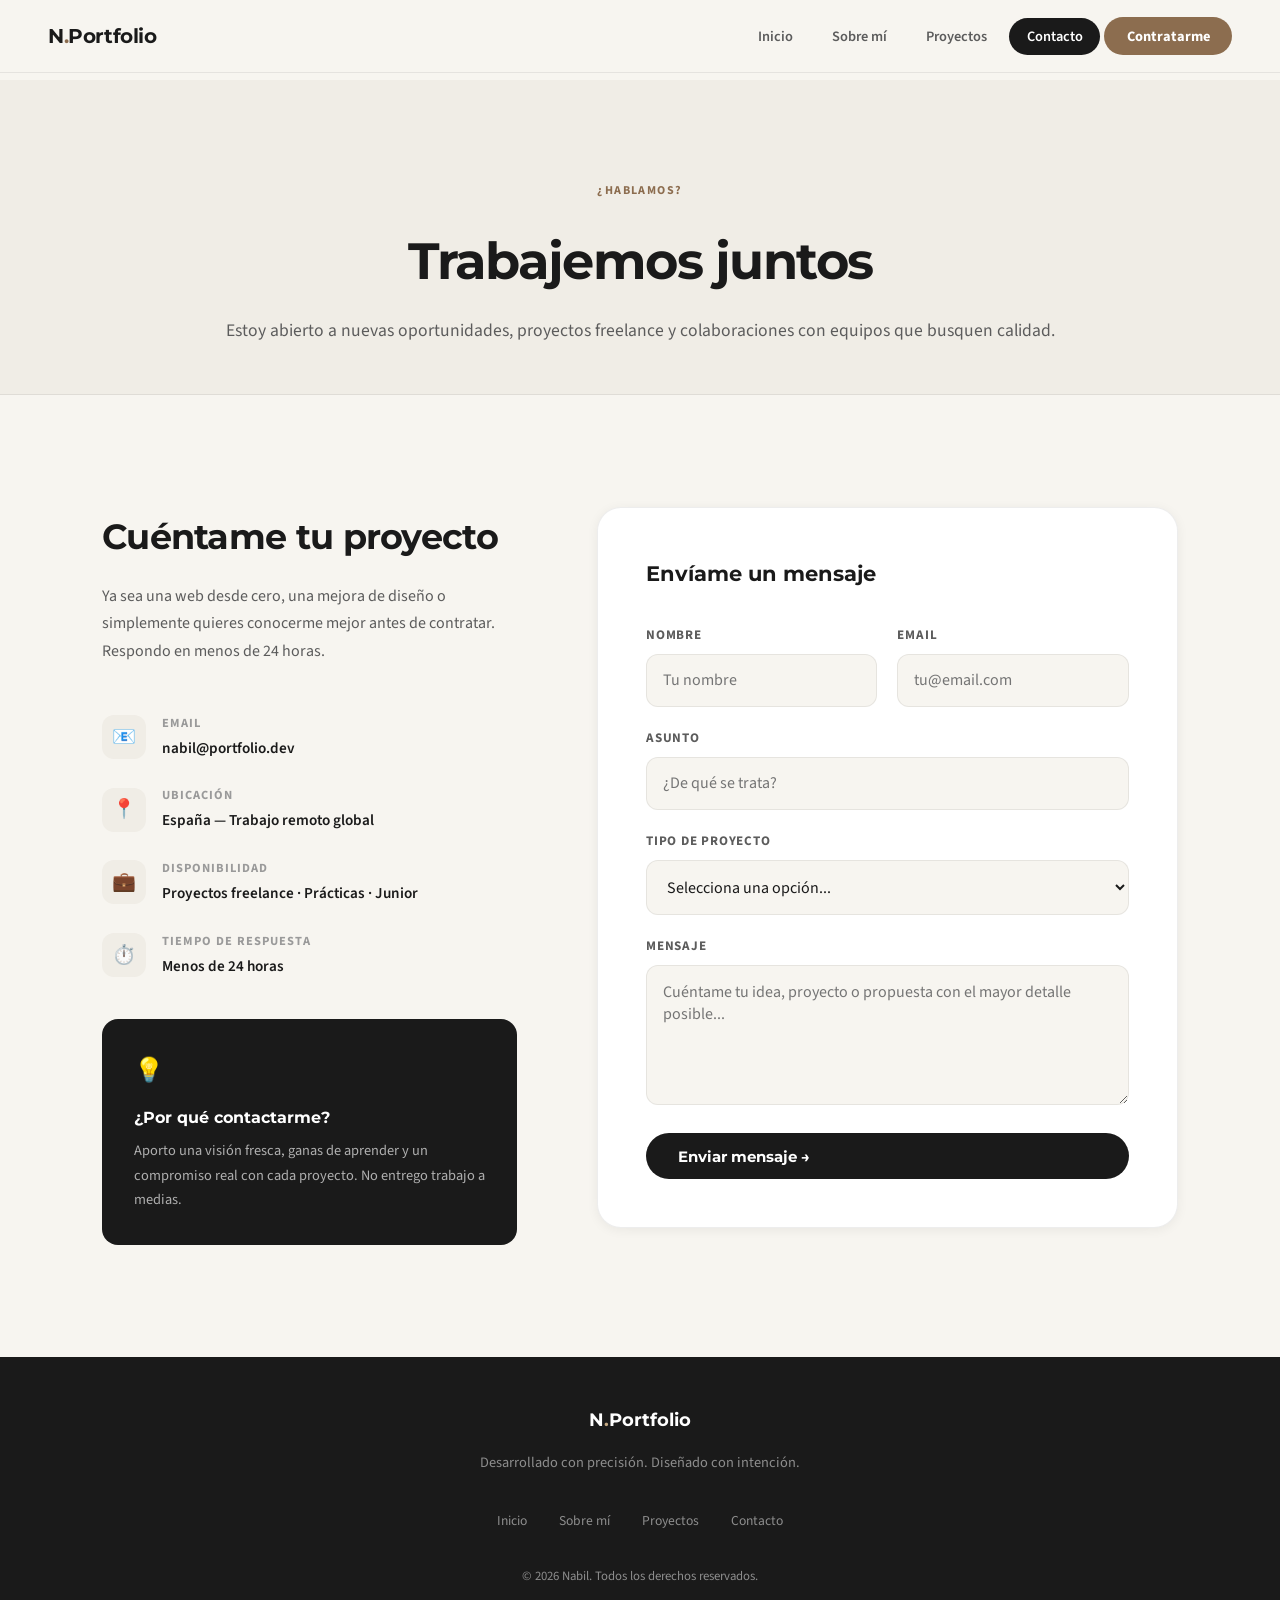
==== contacto.html @ bc8b7513 "Primera version portofolio" ====
<!DOCTYPE html>
<html lang="es">
<head>
    <meta charset="UTF-8">
    <meta name="viewport" content="width=device-width, initial-scale=1.0">
    <title>Contacto — Nabil Portfolio</title>
    <meta name="description" content="Contacta con Nabil para proyectos web, colaboraciones o cualquier consulta.">
    <link rel="icon" type="image/svg+xml" href="favicon.svg">
    <link rel="preconnect" href="https://fonts.googleapis.com">
    <link rel="preconnect" href="https://fonts.gstatic.com" crossorigin>
    <link href="https://fonts.googleapis.com/css2?family=Montserrat:wght@400;700&family=Source+Sans+3:ital,wght@0,400;0,500;0,600;1,400&display=swap" rel="stylesheet">
    <link rel="stylesheet" href="styles.css">
</head>
<body>

    <!-- ── NAVBAR ── -->
    <nav class="navbar">
        <div class="navbar__logo">N<span>.</span>Portfolio</div>
        <ul class="navbar__links">
            <li><a href="index.html">Inicio</a></li>
            <li><a href="sobre-mi.html">Sobre mí</a></li>
            <li><a href="proyectos.html">Proyectos</a></li>
            <li><a href="contacto.html" class="active">Contacto</a></li>
            <li><a href="contacto.html" class="navbar__cta">Contratarme</a></li>
        </ul>
    </nav>

    <main>

        <!-- ── PAGE HERO ── -->
        <div style="background:var(--bg-subtle); border:none; border-radius:0; box-shadow:none; margin:0; animation:none; padding: 6rem 2rem 3rem; text-align:center; border-bottom: 1px solid var(--border);">
            <span class="section-label">¿Hablamos?</span>
            <h1 class="page-hero__title fade-up">Trabajemos juntos</h1>
            <p class="page-hero__sub fade-up delay-1">Estoy abierto a nuevas oportunidades, proyectos freelance y colaboraciones con equipos que busquen calidad.</p>
        </div>

        <!-- ── CONTACT SECTION ── -->
        <section class="contact-section" style="border:none; border-radius:0; box-shadow:none; margin:0; animation:none; background:transparent;">
            <div class="container" style="background:transparent; border:none; box-shadow:none; border-radius:0; animation:none; display:block;">
                <div class="contact-grid">

                    <!-- LEFT: info -->
                    <div>
                        <h2 class="contact-info__title">Cuéntame tu proyecto</h2>
                        <p class="contact-info__sub">
                            Ya sea una web desde cero, una mejora de diseño o simplemente quieres conocerme mejor antes de contratar. Respondo en menos de 24 horas.
                        </p>

                        <div class="contact-detail">
                            <div class="contact-detail__icon">📧</div>
                            <div>
                                <div class="contact-detail__label">Email</div>
                                <div class="contact-detail__value">nabil@portfolio.dev</div>
                            </div>
                        </div>

                        <div class="contact-detail">
                            <div class="contact-detail__icon">📍</div>
                            <div>
                                <div class="contact-detail__label">Ubicación</div>
                                <div class="contact-detail__value">España — Trabajo remoto global</div>
                            </div>
                        </div>

                        <div class="contact-detail">
                            <div class="contact-detail__icon">💼</div>
                            <div>
                                <div class="contact-detail__label">Disponibilidad</div>
                                <div class="contact-detail__value">Proyectos freelance · Prácticas · Junior</div>
                            </div>
                        </div>

                        <div class="contact-detail">
                            <div class="contact-detail__icon">⏱️</div>
                            <div>
                                <div class="contact-detail__label">Tiempo de respuesta</div>
                                <div class="contact-detail__value">Menos de 24 horas</div>
                            </div>
                        </div>

                        <!-- Quick fact card -->
                        <div class="card" style="margin-top: 2.5rem; background: var(--text-primary); color: #fff; border: none;">
                            <div style="font-size: 1.5rem; margin-bottom: 0.75rem;">💡</div>
                            <h4 style="font-family: var(--font-heading); font-size: 1rem; font-weight:700; margin-bottom:0.5rem;">¿Por qué contactarme?</h4>
                            <p style="font-size: 0.9rem; color: rgba(255,255,255,0.65); line-height: 1.7;">
                                Aporto una visión fresca, ganas de aprender y un compromiso real con cada proyecto. No entrego trabajo a medias.
                            </p>
                        </div>
                    </div>

                    <!-- RIGHT: form -->
                    <div class="contact-form fade-up delay-1">
                        <h3>Envíame un mensaje</h3>
                        <form action="#" onsubmit="handleSubmit(event)">
                            <div class="form-row">
                                <div class="form-group">
                                    <label for="nombre">Nombre</label>
                                    <input type="text" id="nombre" name="nombre" placeholder="Tu nombre" required>
                                </div>
                                <div class="form-group">
                                    <label for="email">Email</label>
                                    <input type="email" id="email" name="email" placeholder="tu@email.com" required>
                                </div>
                            </div>
                            <div class="form-group">
                                <label for="asunto">Asunto</label>
                                <input type="text" id="asunto" name="asunto" placeholder="¿De qué se trata?" required>
                            </div>
                            <div class="form-group">
                                <label for="tipo">Tipo de proyecto</label>
                                <select id="tipo" name="tipo">
                                    <option value="">Selecciona una opción...</option>
                                    <option value="web">Desarrollo web</option>
                                    <option value="diseno">Diseño UI/UX</option>
                                    <option value="freelance">Proyecto freelance</option>
                                    <option value="practicas">Oferta de prácticas</option>
                                    <option value="otro">Otro</option>
                                </select>
                            </div>
                            <div class="form-group">
                                <label for="mensaje">Mensaje</label>
                                <textarea id="mensaje" name="mensaje" placeholder="Cuéntame tu idea, proyecto o propuesta con el mayor detalle posible..." required></textarea>
                            </div>
                            <button type="submit" class="btn btn-primary form-submit">Enviar mensaje →</button>
                        </form>
                        <div id="form-success" style="display:none; margin-top:1.5rem; padding:1rem 1.5rem; background:#f0fdf4; border:1.5px solid #22c55e; border-radius:12px; color:#15803d; font-weight:600; font-size:0.95rem;">
                            ✅ ¡Mensaje enviado! Me pondré en contacto pronto.
                        </div>
                    </div>

                </div>
            </div>
        </section>

    </main>

    <!-- ── FOOTER ── -->
    <footer class="footer">
        <div class="footer__logo">N<span>.</span>Portfolio</div>
        <p class="footer__tagline">Desarrollado con precisión. Diseñado con intención.</p>
        <ul class="footer__links">
            <li><a href="index.html">Inicio</a></li>
            <li><a href="sobre-mi.html">Sobre mí</a></li>
            <li><a href="proyectos.html">Proyectos</a></li>
            <li><a href="contacto.html">Contacto</a></li>
        </ul>
        <p class="footer__copy">&copy; 2026 Nabil. Todos los derechos reservados.</p>
    </footer>

    <script>
        function handleSubmit(e) {
            e.preventDefault();
            document.querySelector('#form-success').style.display = 'block';
            e.target.reset();
            setTimeout(() => {
                document.querySelector('#form-success').style.display = 'none';
            }, 5000);
        }
    </script>

</body>
</html>
---- styles.css ----
:root {
    --bg-main: #f7f5f0;
    --bg-card: #ffffff;
    --bg-subtle: #f0ede6;
    --accent: #8c6d4f;
    --accent-light: #c4a882;
    --accent-dark: #5c4535;
    --text-primary: #1a1a1a;
    --text-secondary: #5c5c5c;
    --text-muted: #9a9a9a;
    --border: rgba(0, 0, 0, 0.07);
    --shadow-sm: 0 2px 12px rgba(0, 0, 0, 0.06);
    --shadow-md: 0 8px 32px rgba(0, 0, 0, 0.08);
    --shadow-lg: 0 24px 64px rgba(0, 0, 0, 0.1);
    --font-heading: 'Montserrat', sans-serif;
    --font-body: 'Source Sans 3', sans-serif;
    --transition: all 0.3s cubic-bezier(0.4, 0, 0.2, 1);
    --radius: 16px;
    --container: 1140px;
}

/* ─── RESET & BASE ─────────────────────────────────────── */
*, *::before, *::after { margin: 0; padding: 0; box-sizing: border-box; }

html { scroll-behavior: smooth; }

body {
    background-color: var(--bg-main);
    color: var(--text-primary);
    font-family: var(--font-body);
    font-size: 1rem;
    line-height: 1.7;
    -webkit-font-smoothing: antialiased;
}

img { display: block; max-width: 100%; }
a { color: inherit; text-decoration: none; }

/* ─── NAVIGATION ────────────────────────────────────────── */
.navbar {
    position: fixed;
    top: 0;
    left: 0;
    right: 0;
    z-index: 200;
    display: flex;
    align-items: center;
    justify-content: space-between;
    padding: 1.2rem 3rem;
    background: rgba(247, 245, 240, 0.85);
    backdrop-filter: blur(16px);
    -webkit-backdrop-filter: blur(16px);
    border-bottom: 1px solid var(--border);
    transition: var(--transition);
}

.navbar__logo {
    font-family: var(--font-heading);
    font-weight: 700;
    font-size: 1.25rem;
    letter-spacing: -0.02em;
    color: var(--text-primary);
}

.navbar__logo span { color: var(--accent); }

.navbar__links {
    display: flex;
    gap: 0.25rem;
    list-style: none;
}

.navbar__links a {
    padding: 0.5rem 1.1rem;
    border-radius: 100px;
    font-size: 0.9rem;
    font-weight: 600;
    color: var(--text-secondary);
    transition: var(--transition);
}

.navbar__links a:hover,
.navbar__links a.active {
    background: var(--text-primary);
    color: #fff;
}

.navbar__cta {
    background: var(--accent);
    color: #fff !important;
    padding: 0.55rem 1.4rem !important;
    border-radius: 100px !important;
    font-weight: 700 !important;
    transition: var(--transition) !important;
}

.navbar__cta:hover {
    background: var(--accent-dark) !important;
    transform: translateY(-1px);
}

/* ─── LAYOUT ────────────────────────────────────────────── */
.container {
    max-width: var(--container);
    margin: 0 auto;
    padding: 0 2rem;
}

main { padding-top: 80px; }

/* ─── HERO ──────────────────────────────────────────────── */
.hero {
    display: grid;
    grid-template-columns: 1fr 1fr;
    align-items: center;
    gap: 4rem;
    min-height: calc(100vh - 80px);
    padding: 4rem 0;
}

.hero__badge {
    display: inline-flex;
    align-items: center;
    gap: 0.5rem;
    background: var(--bg-subtle);
    border: 1px solid var(--border);
    border-radius: 100px;
    padding: 0.4rem 1rem;
    font-size: 0.8rem;
    font-weight: 600;
    color: var(--accent);
    margin-bottom: 1.5rem;
    letter-spacing: 0.05em;
    text-transform: uppercase;
}

.hero__title {
    font-family: var(--font-heading);
    font-size: clamp(2.5rem, 5vw, 4.5rem);
    font-weight: 700;
    line-height: 1.1;
    letter-spacing: -0.03em;
    color: var(--text-primary);
    margin-bottom: 1.5rem;
}

.hero__title span { color: var(--accent); }

.hero__subtitle {
    font-size: 1.15rem;
    color: var(--text-secondary);
    max-width: 480px;
    margin-bottom: 2.5rem;
    line-height: 1.7;
}

.hero__actions {
    display: flex;
    gap: 1rem;
    align-items: center;
    flex-wrap: wrap;
}

.btn {
    display: inline-flex;
    align-items: center;
    gap: 0.5rem;
    padding: 0.85rem 2rem;
    border-radius: 100px;
    font-family: var(--font-heading);
    font-weight: 700;
    font-size: 0.95rem;
    cursor: pointer;
    transition: var(--transition);
    border: none;
}

.btn-primary {
    background: var(--text-primary);
    color: #fff;
}

.btn-primary:hover {
    background: var(--accent);
    transform: translateY(-2px);
    box-shadow: 0 12px 28px rgba(140, 109, 79, 0.35);
}

.btn-secondary {
    background: transparent;
    border: 2px solid var(--border);
    color: var(--text-secondary);
}

.btn-secondary:hover {
    border-color: var(--text-primary);
    color: var(--text-primary);
    transform: translateY(-2px);
}

.hero__stats {
    display: flex;
    gap: 2.5rem;
    margin-top: 3.5rem;
    padding-top: 2.5rem;
    border-top: 1px solid var(--border);
}

.stat__number {
    font-family: var(--font-heading);
    font-size: 2rem;
    font-weight: 700;
    color: var(--text-primary);
}

.stat__label {
    font-size: 0.85rem;
    color: var(--text-muted);
    font-weight: 600;
    text-transform: uppercase;
    letter-spacing: 0.05em;
}

.hero__image {
    position: relative;
}

.hero__image img {
    width: 100%;
    border-radius: 24px;
    box-shadow: var(--shadow-lg);
    aspect-ratio: 4/5;
    object-fit: cover;
}

.hero__image-badge {
    position: absolute;
    bottom: 2rem;
    left: -1.5rem;
    background: #fff;
    border-radius: var(--radius);
    padding: 1rem 1.5rem;
    box-shadow: var(--shadow-md);
    display: flex;
    align-items: center;
    gap: 0.75rem;
}

.hero__image-badge .badge-icon { font-size: 1.5rem; }

.badge-title {
    font-family: var(--font-heading);
    font-weight: 700;
    font-size: 0.9rem;
}

.badge-sub { font-size: 0.75rem; color: var(--text-muted); }

/* ─── SECTION HEADER ───────────────────────────────────── */
.section-header {
    text-align: center;
    margin-bottom: 4rem;
}

.section-label {
    display: inline-block;
    font-size: 0.75rem;
    font-weight: 700;
    text-transform: uppercase;
    letter-spacing: 0.12em;
    color: var(--accent);
    margin-bottom: 1rem;
}

.section-title {
    font-family: var(--font-heading);
    font-size: clamp(1.8rem, 3vw, 2.8rem);
    font-weight: 700;
    letter-spacing: -0.02em;
    color: var(--text-primary);
    margin-bottom: 1rem;
}

.section-sub {
    font-size: 1.1rem;
    color: var(--text-secondary);
    max-width: 560px;
    margin: 0 auto;
}

/* ─── SKILLS & CARDS ────────────────────────────────────── */
.cards-grid {
    display: grid;
    grid-template-columns: repeat(auto-fit, minmax(300px, 1fr));
    gap: 1.5rem;
}

.card {
    background: var(--bg-card);
    border: 1px solid var(--border);
    border-radius: var(--radius);
    padding: 2rem;
    transition: var(--transition);
    position: relative;
    overflow: hidden;
}

.card::before {
    content: '';
    position: absolute;
    top: 0;
    left: 0;
    right: 0;
    height: 3px;
    background: linear-gradient(90deg, var(--accent), var(--accent-light));
    opacity: 0;
    transition: var(--transition);
}

.card:hover {
    transform: translateY(-4px);
    box-shadow: var(--shadow-md);
    border-color: var(--accent-light);
}

.card:hover::before { opacity: 1; }

.card__icon {
    font-size: 2rem;
    margin-bottom: 1.25rem;
}

.card__title {
    font-family: var(--font-heading);
    font-size: 1.1rem;
    font-weight: 700;
    margin-bottom: 0.75rem;
    color: var(--text-primary);
}

.card__text { color: var(--text-secondary); font-size: 0.95rem; }

/* ─── SKILLS BARS ──────────────────────────────────────── */
.skills-section { background: var(--bg-subtle); padding: 6rem 0; }

.skills-grid {
    display: grid;
    grid-template-columns: 1fr 1fr;
    gap: 2rem 4rem;
}

.skill-item { margin-bottom: 1.5rem; }

.skill-header {
    display: flex;
    justify-content: space-between;
    align-items: center;
    margin-bottom: 0.6rem;
}

.skill-name {
    font-weight: 600;
    font-size: 0.95rem;
    color: var(--text-primary);
}

.skill-pct {
    font-size: 0.85rem;
    font-weight: 700;
    color: var(--accent);
}

.skill-bar {
    width: 100%;
    height: 6px;
    background: var(--border);
    border-radius: 100px;
    overflow: hidden;
}

.skill-fill {
    height: 100%;
    background: linear-gradient(90deg, var(--accent), var(--accent-light));
    border-radius: 100px;
    transition: width 1.2s ease;
}

/* ─── INTEREST / CAR ───────────────────────────────────── */
.passion-section { padding: 7rem 0; }

.passion-grid {
    display: grid;
    grid-template-columns: 1fr 1fr;
    gap: 5rem;
    align-items: center;
}

.passion-img {
    border-radius: 20px;
    width: 100%;
    box-shadow: var(--shadow-lg);
}

.passion-label {
    font-size: 0.75rem;
    font-weight: 700;
    text-transform: uppercase;
    letter-spacing: 0.12em;
    color: var(--accent);
    margin-bottom: 1rem;
    display: block;
}

.passion-title {
    font-family: var(--font-heading);
    font-size: 2rem;
    font-weight: 700;
    letter-spacing: -0.02em;
    margin-bottom: 1.5rem;
    line-height: 1.2;
}

.passion-text {
    color: var(--text-secondary);
    margin-bottom: 1rem;
    line-height: 1.8;
    font-size: 1rem;
}

.passion-text strong { color: var(--accent); }

.spec-pills {
    display: flex;
    gap: 0.75rem;
    flex-wrap: wrap;
    margin-top: 2rem;
}

.pill {
    background: var(--bg-subtle);
    border: 1px solid var(--border);
    border-radius: 100px;
    padding: 0.4rem 1rem;
    font-size: 0.82rem;
    font-weight: 600;
    color: var(--text-secondary);
}

/* ─── SECTION PADDINGS ──────────────────────────────────── */
.services-section { padding: 7rem 0; }

/* ─── FOOTER ────────────────────────────────────────────── */
.footer {
    background: var(--text-primary);
    color: rgba(255,255,255,0.5);
    padding: 3rem 2rem;
    text-align: center;
}

.footer__logo {
    font-family: var(--font-heading);
    font-weight: 700;
    font-size: 1.1rem;
    color: #fff;
    margin-bottom: 1rem;
}

.footer__logo span { color: var(--accent-light); }

.footer__tagline { font-size: 0.9rem; margin-bottom: 2rem; }

.footer__links {
    display: flex;
    justify-content: center;
    gap: 2rem;
    list-style: none;
    margin-bottom: 2rem;
}

.footer__links a {
    font-size: 0.85rem;
    color: rgba(255,255,255,0.5);
    transition: var(--transition);
}

.footer__links a:hover { color: #fff; }

.footer__copy { font-size: 0.8rem; }

/* ─── CONTACT PAGE ──────────────────────────────────────── */
.contact-section { padding: 7rem 0; }

.contact-grid {
    display: grid;
    grid-template-columns: 1fr 1.4fr;
    gap: 5rem;
    align-items: start;
}

.contact-info__title {
    font-family: var(--font-heading);
    font-size: 2.2rem;
    font-weight: 700;
    letter-spacing: -0.02em;
    margin-bottom: 1rem;
}

.contact-info__sub {
    color: var(--text-secondary);
    margin-bottom: 3rem;
    line-height: 1.7;
}

.contact-detail {
    display: flex;
    align-items: center;
    gap: 1rem;
    margin-bottom: 1.5rem;
}

.contact-detail__icon {
    width: 44px;
    height: 44px;
    background: var(--bg-subtle);
    border-radius: 12px;
    display: flex;
    align-items: center;
    justify-content: center;
    font-size: 1.2rem;
    flex-shrink: 0;
}

.contact-detail__label {
    font-size: 0.78rem;
    text-transform: uppercase;
    letter-spacing: 0.08em;
    font-weight: 700;
    color: var(--text-muted);
    margin-bottom: 0.1rem;
}

.contact-detail__value {
    font-weight: 600;
    font-size: 0.95rem;
    color: var(--text-primary);
}

.contact-form {
    background: var(--bg-card);
    border: 1px solid var(--border);
    border-radius: 24px;
    padding: 3rem;
    box-shadow: var(--shadow-sm);
}

.contact-form h3 {
    font-family: var(--font-heading);
    font-size: 1.3rem;
    font-weight: 700;
    margin-bottom: 2rem;
}

.form-row {
    display: grid;
    grid-template-columns: 1fr 1fr;
    gap: 1.25rem;
}

.form-group {
    display: flex;
    flex-direction: column;
    gap: 0.5rem;
    margin-bottom: 1.25rem;
}

.form-group label {
    font-size: 0.82rem;
    font-weight: 700;
    text-transform: uppercase;
    letter-spacing: 0.06em;
    color: var(--text-secondary);
}

input, textarea, select {
    background: var(--bg-main);
    border: 1.5px solid var(--border);
    border-radius: 12px;
    padding: 0.9rem 1rem;
    color: var(--text-primary);
    font-family: var(--font-body);
    font-size: 1rem;
    transition: var(--transition);
    width: 100%;
}

input:focus, textarea:focus, select:focus {
    outline: none;
    border-color: var(--accent);
    background: #fff;
}

textarea { resize: vertical; min-height: 140px; }

.form-submit { width: 100%; margin-top: 0.5rem; }

/* ─── BACK TO TOP SECTION ───────────────────────────────── */
.page-hero {
    padding: 6rem 0 3rem;
    text-align: center;
    border-bottom: 1px solid var(--border);
    margin-bottom: 0;
}

.page-hero__title {
    font-family: var(--font-heading);
    font-size: clamp(2rem, 4vw, 3.5rem);
    font-weight: 700;
    letter-spacing: -0.03em;
}

.page-hero__sub {
    font-size: 1.1rem;
    color: var(--text-secondary);
    margin-top: 0.75rem;
}

/* ─── ANIMATIONS ────────────────────────────────────────── */
@keyframes fadeUp {
    from { opacity: 0; transform: translateY(24px); }
    to   { opacity: 1; transform: translateY(0); }
}

@keyframes blink {
    0%, 100% { opacity: 1; }
    50%       { opacity: 0; }
}

.fade-up { animation: fadeUp 0.7s ease-out forwards; }
.delay-1 { animation-delay: 0.1s; opacity: 0; }
.delay-2 { animation-delay: 0.2s; opacity: 0; }
.delay-3 { animation-delay: 0.3s; opacity: 0; }
.delay-4 { animation-delay: 0.4s; opacity: 0; }

/* ─── RESPONSIVE ────────────────────────────────────────── */
@media (max-width: 900px) {
    .hero { grid-template-columns: 1fr; }
    .hero__image { order: -1; }
    .passion-grid, .skills-grid, .contact-grid { grid-template-columns: 1fr; }
    .form-row { grid-template-columns: 1fr; }
    .navbar { padding: 1rem 1.5rem; }
    .hero__stats { gap: 1.5rem; }
    .hero__image-badge { left: 0; }
}
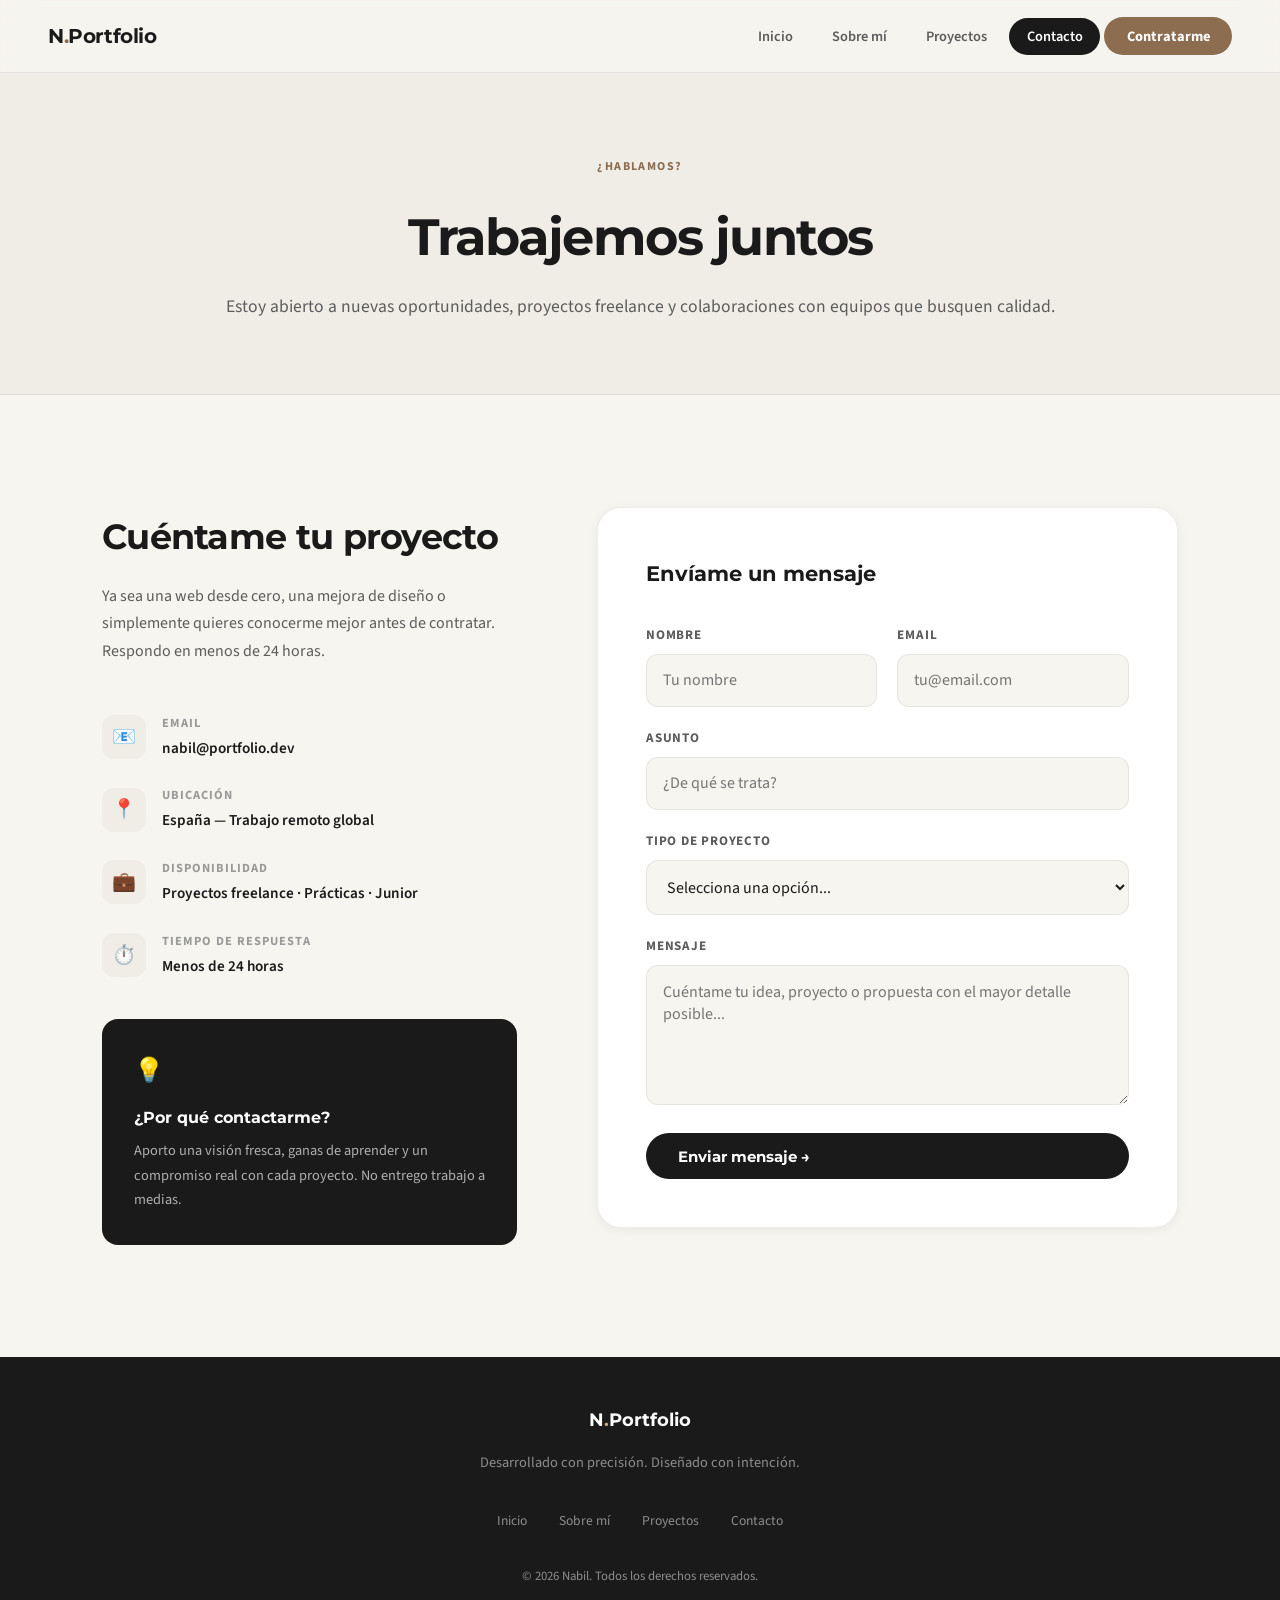
==== commit 95bcd10d: "Cambios para movil" ====
--- a/contacto.html
+++ b/contacto.html
@@ -15,8 +15,11 @@
 
     <!-- ── NAVBAR ── -->
     <nav class="navbar">
-        <div class="navbar__logo">N<span>.</span>Portfolio</div>
-        <ul class="navbar__links">
+        <a href="index.html" class="navbar__logo">N<span>.</span>Portfolio</a>
+        <button class="navbar__toggle" id="navToggle" aria-label="Abrir menú" aria-expanded="false">
+            <span></span><span></span><span></span>
+        </button>
+        <ul class="navbar__links" id="navLinks">
             <li><a href="index.html">Inicio</a></li>
             <li><a href="sobre-mi.html">Sobre mí</a></li>
             <li><a href="proyectos.html">Proyectos</a></li>
@@ -28,7 +31,7 @@
     <main>
 
         <!-- ── PAGE HERO ── -->
-        <div style="background:var(--bg-subtle); border:none; border-radius:0; box-shadow:none; margin:0; animation:none; padding: 6rem 2rem 3rem; text-align:center; border-bottom: 1px solid var(--border);">
+        <div class="page-hero">
             <span class="section-label">¿Hablamos?</span>
             <h1 class="page-hero__title fade-up">Trabajemos juntos</h1>
             <p class="page-hero__sub fade-up delay-1">Estoy abierto a nuevas oportunidades, proyectos freelance y colaboraciones con equipos que busquen calidad.</p>
@@ -148,6 +151,22 @@
     </footer>
 
     <script>
+        const navToggle = document.getElementById('navToggle');
+        const navLinks  = document.getElementById('navLinks');
+        if (navToggle && navLinks) {
+            navToggle.addEventListener('click', () => {
+                const isOpen = navLinks.classList.toggle('open');
+                navToggle.classList.toggle('open', isOpen);
+                navToggle.setAttribute('aria-expanded', isOpen);
+            });
+            navLinks.querySelectorAll('a').forEach(a => {
+                a.addEventListener('click', () => {
+                    navLinks.classList.remove('open');
+                    navToggle.classList.remove('open');
+                    navToggle.setAttribute('aria-expanded', 'false');
+                });
+            });
+        }
         function handleSubmit(e) {
             e.preventDefault();
             document.querySelector('#form-success').style.display = 'block';
--- a/styles.css
+++ b/styles.css
@@ -20,9 +20,17 @@
 }
 
 /* ─── RESET & BASE ─────────────────────────────────────── */
-*, *::before, *::after { margin: 0; padding: 0; box-sizing: border-box; }
-
-html { scroll-behavior: smooth; }
+*,
+*::before,
+*::after {
+    margin: 0;
+    padding: 0;
+    box-sizing: border-box;
+}
+
+html {
+    scroll-behavior: smooth;
+}
 
 body {
     background-color: var(--bg-main);
@@ -33,8 +41,15 @@
     -webkit-font-smoothing: antialiased;
 }
 
-img { display: block; max-width: 100%; }
-a { color: inherit; text-decoration: none; }
+img {
+    display: block;
+    max-width: 100%;
+}
+
+a {
+    color: inherit;
+    text-decoration: none;
+}
 
 /* ─── NAVIGATION ────────────────────────────────────────── */
 .navbar {
@@ -60,9 +75,24 @@
     font-size: 1.25rem;
     letter-spacing: -0.02em;
     color: var(--text-primary);
-}
-
-.navbar__logo span { color: var(--accent); }
+    text-decoration: none;
+    transition: var(--transition);
+    display: inline-block;
+}
+
+.navbar__logo:hover {
+    transform: translateY(-1px);
+    opacity: 0.9;
+}
+
+.navbar__logo span { 
+    color: var(--accent); 
+    transition: var(--transition);
+}
+
+.navbar__logo:hover span {
+    color: var(--text-primary);
+}
 
 .navbar__links {
     display: flex;
@@ -106,7 +136,9 @@
     padding: 0 2rem;
 }
 
-main { padding-top: 80px; }
+main {
+    padding-top: 80px;
+}
 
 /* ─── HERO ──────────────────────────────────────────────── */
 .hero {
@@ -144,7 +176,9 @@
     margin-bottom: 1.5rem;
 }
 
-.hero__title span { color: var(--accent); }
+.hero__title span {
+    color: var(--accent);
+}
 
 .hero__subtitle {
     font-size: 1.15rem;
@@ -246,7 +280,9 @@
     gap: 0.75rem;
 }
 
-.hero__image-badge .badge-icon { font-size: 1.5rem; }
+.hero__image-badge .badge-icon {
+    font-size: 1.5rem;
+}
 
 .badge-title {
     font-family: var(--font-heading);
@@ -254,7 +290,10 @@
     font-size: 0.9rem;
 }
 
-.badge-sub { font-size: 0.75rem; color: var(--text-muted); }
+.badge-sub {
+    font-size: 0.75rem;
+    color: var(--text-muted);
+}
 
 /* ─── SECTION HEADER ───────────────────────────────────── */
 .section-header {
@@ -323,7 +362,9 @@
     border-color: var(--accent-light);
 }
 
-.card:hover::before { opacity: 1; }
+.card:hover::before {
+    opacity: 1;
+}
 
 .card__icon {
     font-size: 2rem;
@@ -338,10 +379,16 @@
     color: var(--text-primary);
 }
 
-.card__text { color: var(--text-secondary); font-size: 0.95rem; }
+.card__text {
+    color: var(--text-secondary);
+    font-size: 0.95rem;
+}
 
 /* ─── SKILLS BARS ──────────────────────────────────────── */
-.skills-section { background: var(--bg-subtle); padding: 6rem 0; }
+.skills-section {
+    background: var(--bg-subtle);
+    padding: 6rem 0;
+}
 
 .skills-grid {
     display: grid;
@@ -349,7 +396,9 @@
     gap: 2rem 4rem;
 }
 
-.skill-item { margin-bottom: 1.5rem; }
+.skill-item {
+    margin-bottom: 1.5rem;
+}
 
 .skill-header {
     display: flex;
@@ -386,7 +435,9 @@
 }
 
 /* ─── INTEREST / CAR ───────────────────────────────────── */
-.passion-section { padding: 7rem 0; }
+.passion-section {
+    padding: 7rem 0;
+}
 
 .passion-grid {
     display: grid;
@@ -427,7 +478,9 @@
     font-size: 1rem;
 }
 
-.passion-text strong { color: var(--accent); }
+.passion-text strong {
+    color: var(--accent);
+}
 
 .spec-pills {
     display: flex;
@@ -447,12 +500,14 @@
 }
 
 /* ─── SECTION PADDINGS ──────────────────────────────────── */
-.services-section { padding: 7rem 0; }
+.services-section {
+    padding: 7rem 0;
+}
 
 /* ─── FOOTER ────────────────────────────────────────────── */
 .footer {
     background: var(--text-primary);
-    color: rgba(255,255,255,0.5);
+    color: rgba(255, 255, 255, 0.5);
     padding: 3rem 2rem;
     text-align: center;
 }
@@ -465,9 +520,14 @@
     margin-bottom: 1rem;
 }
 
-.footer__logo span { color: var(--accent-light); }
-
-.footer__tagline { font-size: 0.9rem; margin-bottom: 2rem; }
+.footer__logo span {
+    color: var(--accent-light);
+}
+
+.footer__tagline {
+    font-size: 0.9rem;
+    margin-bottom: 2rem;
+}
 
 .footer__links {
     display: flex;
@@ -479,16 +539,22 @@
 
 .footer__links a {
     font-size: 0.85rem;
-    color: rgba(255,255,255,0.5);
+    color: rgba(255, 255, 255, 0.5);
     transition: var(--transition);
 }
 
-.footer__links a:hover { color: #fff; }
-
-.footer__copy { font-size: 0.8rem; }
+.footer__links a:hover {
+    color: #fff;
+}
+
+.footer__copy {
+    font-size: 0.8rem;
+}
 
 /* ─── CONTACT PAGE ──────────────────────────────────────── */
-.contact-section { padding: 7rem 0; }
+.contact-section {
+    padding: 7rem 0;
+}
 
 .contact-grid {
     display: grid;
@@ -581,7 +647,9 @@
     color: var(--text-secondary);
 }
 
-input, textarea, select {
+input,
+textarea,
+select {
     background: var(--bg-main);
     border: 1.5px solid var(--border);
     border-radius: 12px;
@@ -593,22 +661,31 @@
     width: 100%;
 }
 
-input:focus, textarea:focus, select:focus {
+input:focus,
+textarea:focus,
+select:focus {
     outline: none;
     border-color: var(--accent);
     background: #fff;
 }
 
-textarea { resize: vertical; min-height: 140px; }
-
-.form-submit { width: 100%; margin-top: 0.5rem; }
+textarea {
+    resize: vertical;
+    min-height: 140px;
+}
+
+.form-submit {
+    width: 100%;
+    margin-top: 0.5rem;
+}
 
 /* ─── BACK TO TOP SECTION ───────────────────────────────── */
 .page-hero {
-    padding: 6rem 0 3rem;
+    background: var(--bg-subtle);
+    margin-top: -80px;
+    padding: calc(80px + 4.5rem) 2rem 4.5rem;
     text-align: center;
     border-bottom: 1px solid var(--border);
-    margin-bottom: 0;
 }
 
 .page-hero__title {
@@ -626,28 +703,296 @@
 
 /* ─── ANIMATIONS ────────────────────────────────────────── */
 @keyframes fadeUp {
-    from { opacity: 0; transform: translateY(24px); }
-    to   { opacity: 1; transform: translateY(0); }
+    from {
+        opacity: 0;
+        transform: translateY(24px);
+    }
+
+    to {
+        opacity: 1;
+        transform: translateY(0);
+    }
 }
 
 @keyframes blink {
-    0%, 100% { opacity: 1; }
-    50%       { opacity: 0; }
-}
-
-.fade-up { animation: fadeUp 0.7s ease-out forwards; }
-.delay-1 { animation-delay: 0.1s; opacity: 0; }
-.delay-2 { animation-delay: 0.2s; opacity: 0; }
-.delay-3 { animation-delay: 0.3s; opacity: 0; }
-.delay-4 { animation-delay: 0.4s; opacity: 0; }
+
+    0%,
+    100% {
+        opacity: 1;
+    }
+
+    50% {
+        opacity: 0;
+    }
+}
+
+.fade-up {
+    animation: fadeUp 0.7s ease-out forwards;
+}
+
+.delay-1 {
+    animation-delay: 0.1s;
+    opacity: 0;
+}
+
+.delay-2 {
+    animation-delay: 0.2s;
+    opacity: 0;
+}
+
+.delay-3 {
+    animation-delay: 0.3s;
+    opacity: 0;
+}
+
+.delay-4 {
+    animation-delay: 0.4s;
+    opacity: 0;
+}
+
+/* ─── HAMBURGER MENU ────────────────────────────────────── */
+.navbar__toggle {
+    display: none;
+    flex-direction: column;
+    gap: 5px;
+    background: none;
+    border: none;
+    cursor: pointer;
+    padding: 0.4rem;
+    z-index: 210;
+}
+
+.navbar__toggle span {
+    display: block;
+    width: 24px;
+    height: 2px;
+    background: var(--text-primary);
+    border-radius: 2px;
+    transition: var(--transition);
+}
+
+.navbar__toggle.open span:nth-child(1) {
+    transform: translateY(7px) rotate(45deg);
+}
+
+.navbar__toggle.open span:nth-child(2) {
+    opacity: 0;
+}
+
+.navbar__toggle.open span:nth-child(3) {
+    transform: translateY(-7px) rotate(-45deg);
+}
 
 /* ─── RESPONSIVE ────────────────────────────────────────── */
+
+/* ── Tablet (≤900px) ── */
 @media (max-width: 900px) {
-    .hero { grid-template-columns: 1fr; }
-    .hero__image { order: -1; }
-    .passion-grid, .skills-grid, .contact-grid { grid-template-columns: 1fr; }
-    .form-row { grid-template-columns: 1fr; }
-    .navbar { padding: 1rem 1.5rem; }
-    .hero__stats { gap: 1.5rem; }
-    .hero__image-badge { left: 0; }
+    .hero {
+        grid-template-columns: 1fr;
+    }
+
+    .hero__image {
+        order: -1;
+    }
+
+    .passion-grid {
+        grid-template-columns: 1fr;
+        gap: 3rem;
+    }
+
+    .skills-grid {
+        grid-template-columns: 1fr;
+        gap: 0;
+    }
+
+    .contact-grid {
+        grid-template-columns: 1fr;
+        gap: 3rem;
+    }
+
+    .form-row {
+        grid-template-columns: 1fr;
+    }
+
+    .navbar {
+        padding: 1rem 1.5rem;
+    }
+
+    .hero__stats {
+        gap: 1.5rem;
+    }
+
+    .hero__image-badge {
+        left: 0;
+    }
+
+    .services-section {
+        padding: 5rem 0;
+    }
+
+    .passion-section {
+        padding: 5rem 0;
+    }
+
+    .contact-section {
+        padding: 5rem 0;
+    }
+}
+
+/* ── Mobile (≤640px) ── */
+@media (max-width: 640px) {
+
+    /* Navbar: hamburger */
+    .navbar {
+        padding: 1rem 1.25rem;
+        flex-wrap: wrap;
+    }
+
+    .navbar__toggle {
+        display: flex;
+    }
+
+    .navbar__links {
+        display: flex;
+        flex-direction: column;
+        gap: 1.5rem;
+        width: 100%;
+        
+        max-height: 0;
+        opacity: 0;
+        padding: 0;
+        overflow: hidden;
+        visibility: hidden;
+        transform: translateY(-20px);
+        transition: all 0.4s cubic-bezier(0.4, 0, 0.2, 1);
+    }
+
+    .navbar__links.open {
+        max-height: 500px; /* Suficiente para que quepan todos los enlaces */
+        opacity: 1;
+        visibility: visible;
+        padding: 1.5rem 0 1rem;
+        transform: translateY(0);
+    }
+
+    .navbar__links li {
+        width: 100%;
+    }
+
+    .navbar__links a {
+        display: block;
+        padding: 1rem 1.5rem;
+        border-radius: 12px;
+        font-size: 1.1rem;
+        text-align: center;
+    }
+
+    .navbar__cta {
+        display: inline-flex;
+        margin-top: 0.25rem;
+    }
+
+    /* Layout */
+    main {
+        padding-top: 70px;
+    }
+
+    .container {
+        padding: 0 1.25rem;
+    }
+
+    /* Hero */
+    .hero {
+        gap: 2.5rem;
+        padding: 3rem 0;
+        min-height: unset;
+    }
+
+    .hero__title {
+        font-size: clamp(2rem, 9vw, 3rem);
+    }
+
+    .hero__subtitle {
+        font-size: 1rem;
+    }
+
+    .hero__stats {
+        flex-wrap: wrap;
+        gap: 1.25rem;
+        margin-top: 2rem;
+        padding-top: 1.75rem;
+    }
+
+    .hero__image-badge {
+        position: static;
+        margin-top: 1.5rem;
+        left: auto;
+        bottom: auto;
+    }
+
+    /* Sections */
+    .services-section,
+    .passion-section,
+    .contact-section {
+        padding: 4rem 0;
+    }
+
+    .skills-section {
+        padding: 4rem 0;
+    }
+
+    .section-header {
+        margin-bottom: 2.5rem;
+    }
+
+    /* Cards grid: stack on very small screens */
+    .cards-grid {
+        grid-template-columns: 1fr;
+    }
+
+    /* Passion grid */
+    .passion-grid {
+        gap: 2rem;
+    }
+
+    .passion-title {
+        font-size: 1.6rem;
+    }
+
+    /* Contact form */
+    .contact-form {
+        padding: 1.75rem 1.25rem;
+    }
+
+    .contact-info__title {
+        font-size: 1.75rem;
+    }
+
+    /* Page hero */
+    .page-hero { 
+        margin-top: -70px;
+        padding: calc(70px + 3.5rem) 1.25rem 3.5rem; 
+    }
+
+    /* Footer */
+    .footer__links {
+        flex-wrap: wrap;
+        gap: 1rem;
+    }
+
+    /* Buttons */
+    .btn {
+        padding: 0.8rem 1.5rem;
+        font-size: 0.9rem;
+    }
+
+    .hero__actions {
+        flex-direction: column;
+        align-items: flex-start;
+    }
+
+    .hero__actions .btn {
+        width: 100%;
+        justify-content: center;
+    }
 }
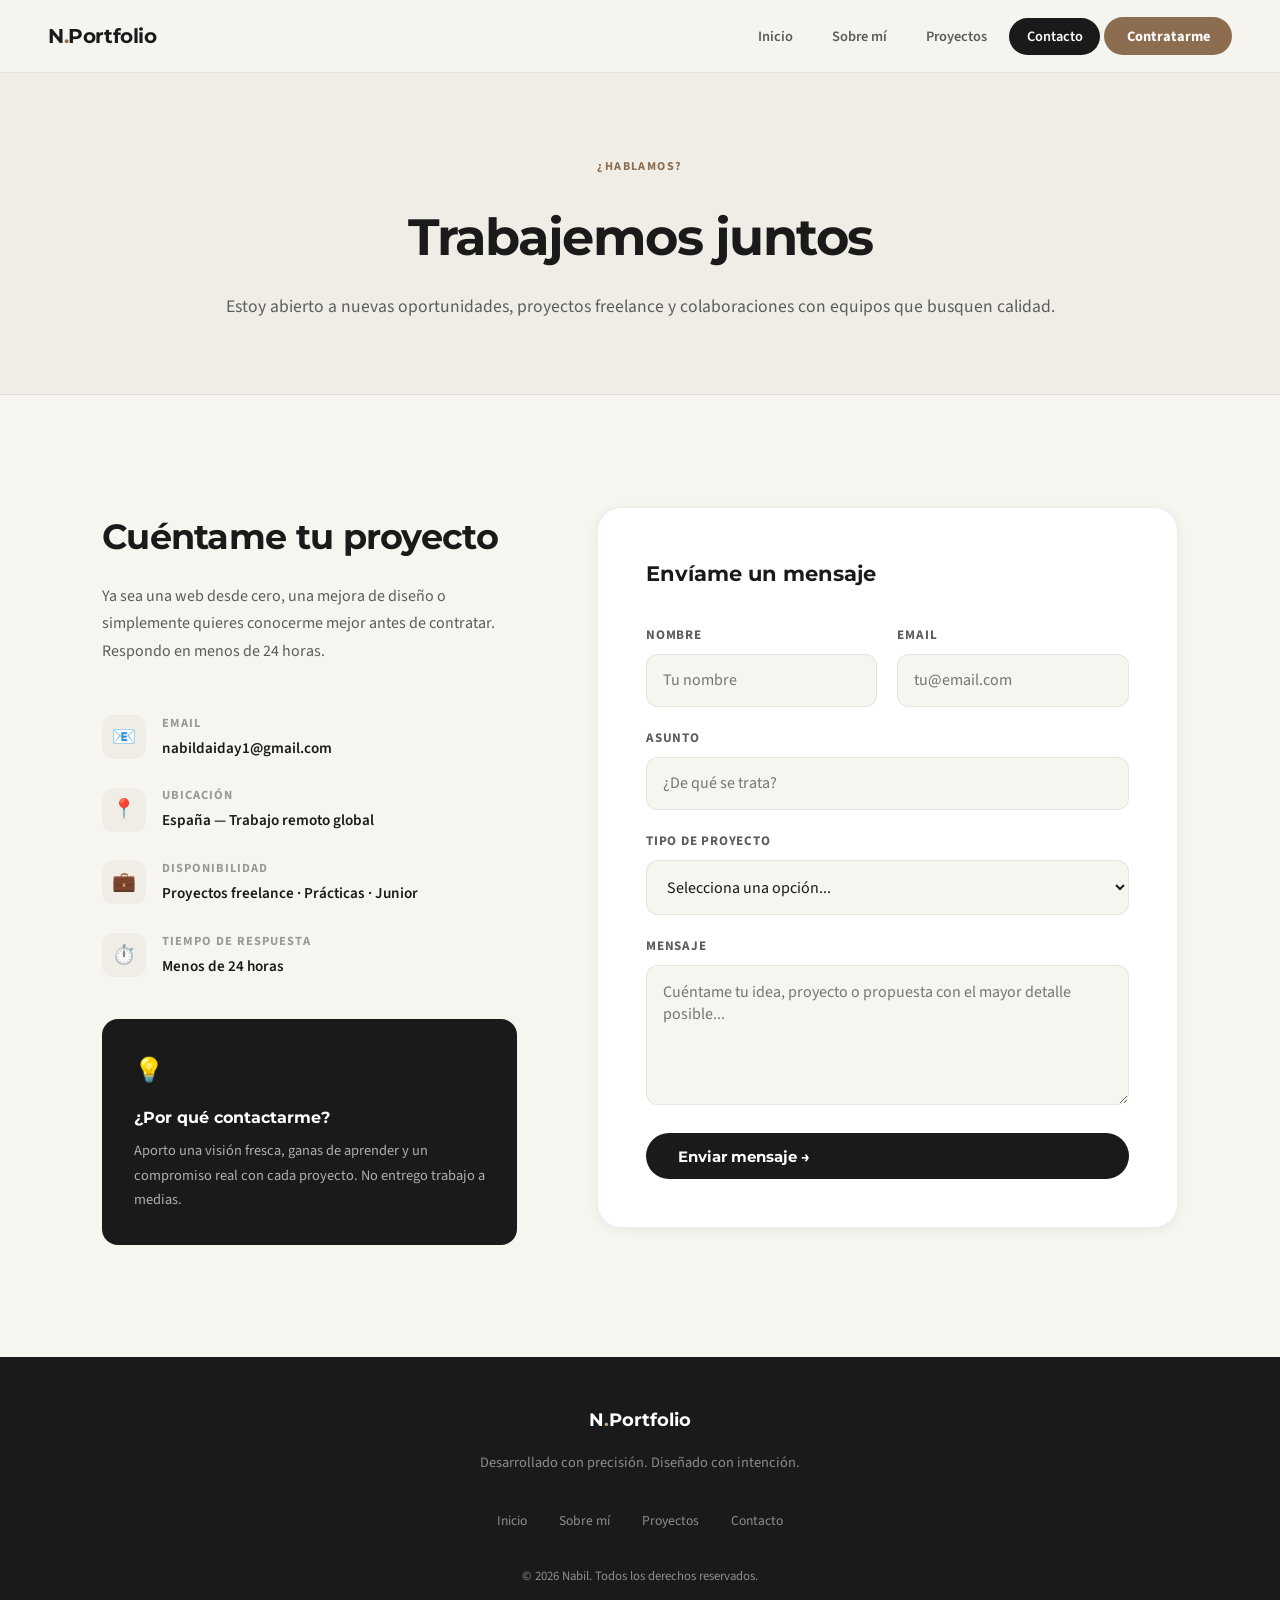
==== commit 027ae991: "Form contacto" ====
--- a/contacto.html
+++ b/contacto.html
@@ -1,5 +1,6 @@
 <!DOCTYPE html>
 <html lang="es">
+
 <head>
     <meta charset="UTF-8">
     <meta name="viewport" content="width=device-width, initial-scale=1.0">
@@ -8,9 +9,12 @@
     <link rel="icon" type="image/svg+xml" href="favicon.svg">
     <link rel="preconnect" href="https://fonts.googleapis.com">
     <link rel="preconnect" href="https://fonts.gstatic.com" crossorigin>
-    <link href="https://fonts.googleapis.com/css2?family=Montserrat:wght@400;700&family=Source+Sans+3:ital,wght@0,400;0,500;0,600;1,400&display=swap" rel="stylesheet">
+    <link
+        href="https://fonts.googleapis.com/css2?family=Montserrat:wght@400;700&family=Source+Sans+3:ital,wght@0,400;0,500;0,600;1,400&display=swap"
+        rel="stylesheet">
     <link rel="stylesheet" href="styles.css">
 </head>
+
 <body>
 
     <!-- ── NAVBAR ── -->
@@ -34,26 +38,30 @@
         <div class="page-hero">
             <span class="section-label">¿Hablamos?</span>
             <h1 class="page-hero__title fade-up">Trabajemos juntos</h1>
-            <p class="page-hero__sub fade-up delay-1">Estoy abierto a nuevas oportunidades, proyectos freelance y colaboraciones con equipos que busquen calidad.</p>
+            <p class="page-hero__sub fade-up delay-1">Estoy abierto a nuevas oportunidades, proyectos freelance y
+                colaboraciones con equipos que busquen calidad.</p>
         </div>
 
         <!-- ── CONTACT SECTION ── -->
-        <section class="contact-section" style="border:none; border-radius:0; box-shadow:none; margin:0; animation:none; background:transparent;">
-            <div class="container" style="background:transparent; border:none; box-shadow:none; border-radius:0; animation:none; display:block;">
+        <section class="contact-section"
+            style="border:none; border-radius:0; box-shadow:none; margin:0; animation:none; background:transparent;">
+            <div class="container"
+                style="background:transparent; border:none; box-shadow:none; border-radius:0; animation:none; display:block;">
                 <div class="contact-grid">
 
                     <!-- LEFT: info -->
                     <div>
                         <h2 class="contact-info__title">Cuéntame tu proyecto</h2>
                         <p class="contact-info__sub">
-                            Ya sea una web desde cero, una mejora de diseño o simplemente quieres conocerme mejor antes de contratar. Respondo en menos de 24 horas.
+                            Ya sea una web desde cero, una mejora de diseño o simplemente quieres conocerme mejor antes
+                            de contratar. Respondo en menos de 24 horas.
                         </p>
 
                         <div class="contact-detail">
                             <div class="contact-detail__icon">📧</div>
                             <div>
                                 <div class="contact-detail__label">Email</div>
-                                <div class="contact-detail__value">nabil@portfolio.dev</div>
+                                <div class="contact-detail__value">nabildaiday1@gmail.com</div>
                             </div>
                         </div>
 
@@ -82,11 +90,15 @@
                         </div>
 
                         <!-- Quick fact card -->
-                        <div class="card" style="margin-top: 2.5rem; background: var(--text-primary); color: #fff; border: none;">
+                        <div class="card"
+                            style="margin-top: 2.5rem; background: var(--text-primary); color: #fff; border: none;">
                             <div style="font-size: 1.5rem; margin-bottom: 0.75rem;">💡</div>
-                            <h4 style="font-family: var(--font-heading); font-size: 1rem; font-weight:700; margin-bottom:0.5rem;">¿Por qué contactarme?</h4>
+                            <h4
+                                style="font-family: var(--font-heading); font-size: 1rem; font-weight:700; margin-bottom:0.5rem;">
+                                ¿Por qué contactarme?</h4>
                             <p style="font-size: 0.9rem; color: rgba(255,255,255,0.65); line-height: 1.7;">
-                                Aporto una visión fresca, ganas de aprender y un compromiso real con cada proyecto. No entrego trabajo a medias.
+                                Aporto una visión fresca, ganas de aprender y un compromiso real con cada proyecto. No
+                                entrego trabajo a medias.
                             </p>
                         </div>
                     </div>
@@ -94,7 +106,11 @@
                     <!-- RIGHT: form -->
                     <div class="contact-form fade-up delay-1">
                         <h3>Envíame un mensaje</h3>
-                        <form action="#" onsubmit="handleSubmit(event)">
+                        <form action="https://formsubmit.co/nabildaiday1@gmail.com" method="POST">
+                            <!-- Evita el captcha (opcional) -->
+                            <input type="hidden" name="_captcha" value="false">
+                            <!-- Te redirige a tu web después de enviar -->
+                            <input type="hidden" name="_next" value="https://nabildb.github.io/contacto.html">
                             <div class="form-row">
                                 <div class="form-group">
                                     <label for="nombre">Nombre</label>
@@ -122,11 +138,14 @@
                             </div>
                             <div class="form-group">
                                 <label for="mensaje">Mensaje</label>
-                                <textarea id="mensaje" name="mensaje" placeholder="Cuéntame tu idea, proyecto o propuesta con el mayor detalle posible..." required></textarea>
+                                <textarea id="mensaje" name="mensaje"
+                                    placeholder="Cuéntame tu idea, proyecto o propuesta con el mayor detalle posible..."
+                                    required></textarea>
                             </div>
                             <button type="submit" class="btn btn-primary form-submit">Enviar mensaje →</button>
                         </form>
-                        <div id="form-success" style="display:none; margin-top:1.5rem; padding:1rem 1.5rem; background:#f0fdf4; border:1.5px solid #22c55e; border-radius:12px; color:#15803d; font-weight:600; font-size:0.95rem;">
+                        <div id="form-success"
+                            style="display:none; margin-top:1.5rem; padding:1rem 1.5rem; background:#f0fdf4; border:1.5px solid #22c55e; border-radius:12px; color:#15803d; font-weight:600; font-size:0.95rem;">
                             ✅ ¡Mensaje enviado! Me pondré en contacto pronto.
                         </div>
                     </div>
@@ -152,7 +171,7 @@
 
     <script>
         const navToggle = document.getElementById('navToggle');
-        const navLinks  = document.getElementById('navLinks');
+        const navLinks = document.getElementById('navLinks');
         if (navToggle && navLinks) {
             navToggle.addEventListener('click', () => {
                 const isOpen = navLinks.classList.toggle('open');
@@ -167,15 +186,14 @@
                 });
             });
         }
+        // La función handleSubmit ya no es necesaria porque Formsubmit gestiona el envío
+        /*
         function handleSubmit(e) {
-            e.preventDefault();
-            document.querySelector('#form-success').style.display = 'block';
-            e.target.reset();
-            setTimeout(() => {
-                document.querySelector('#form-success').style.display = 'none';
-            }, 5000);
+            ...
         }
+        */
     </script>
 
 </body>
+
 </html>
--- a/styles.css
+++ b/styles.css
@@ -39,6 +39,14 @@
     font-size: 1rem;
     line-height: 1.7;
     -webkit-font-smoothing: antialiased;
+    min-height: 100vh;
+    display: flex;
+    flex-direction: column;
+    overscroll-behavior-y: none;
+}
+
+main {
+    flex: 1; /* This pushes the footer to the bottom of the screen always */
 }
 
 img {
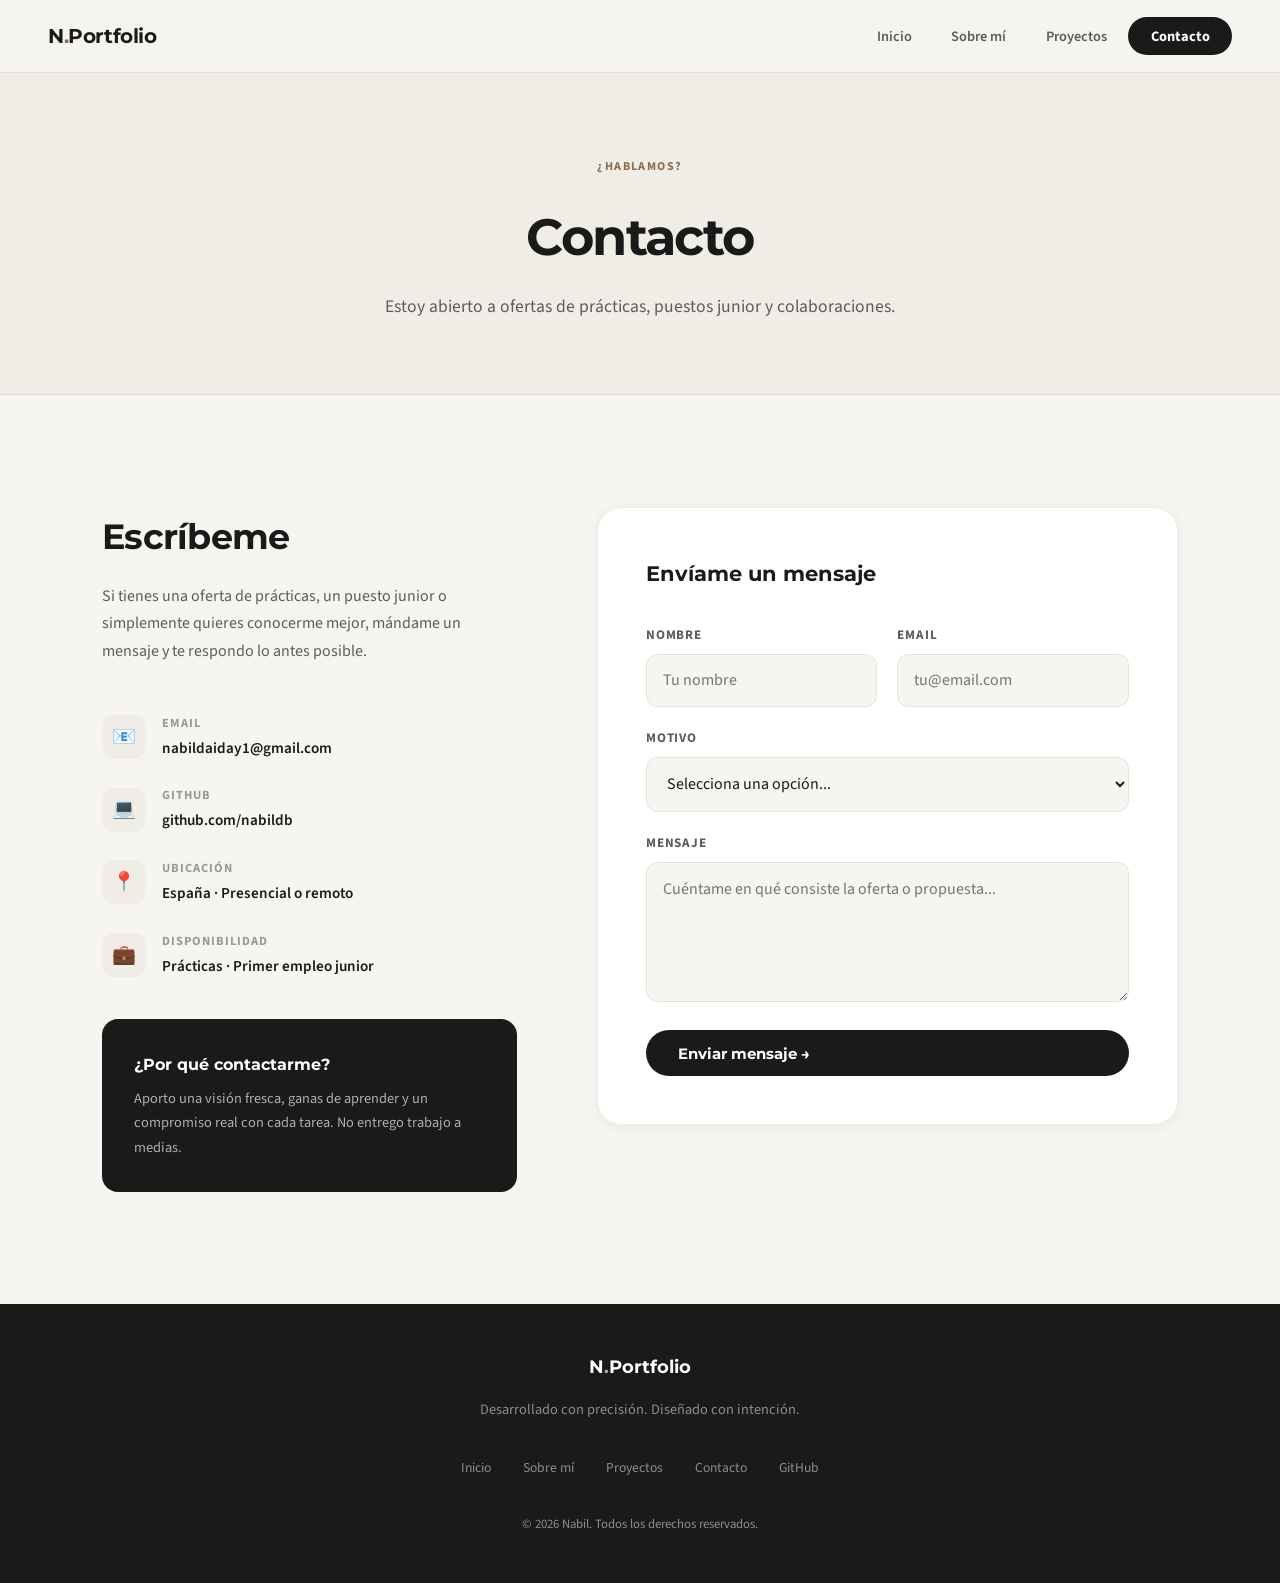
==== commit 2f9ff517: "Portfolio más profesional - Quita las referencias al mundo del motor - Proyectos: sección "Próximame" ====
--- a/contacto.html
+++ b/contacto.html
@@ -1,20 +1,24 @@
 <!DOCTYPE html>
 <html lang="es">
-
 <head>
     <meta charset="UTF-8">
     <meta name="viewport" content="width=device-width, initial-scale=1.0">
-    <title>Contacto — Nabil Portfolio</title>
-    <meta name="description" content="Contacta con Nabil para proyectos web, colaboraciones o cualquier consulta.">
+    <title>Contacto — Nabil · Desarrollador Web</title>
+    <meta name="description" content="Contacta con Nabil para ofertas de prácticas, puestos junior o colaboraciones en desarrollo web.">
+    <link rel="canonical" href="https://nabildb.github.io/contacto.html">
+    <meta property="og:type" content="website">
+    <meta property="og:locale" content="es_ES">
+    <meta property="og:site_name" content="Nabil · Portfolio">
+    <meta property="og:title" content="Contacto — Nabil · Desarrollador Web">
+    <meta property="og:description" content="Contacta con Nabil para ofertas de prácticas, puestos junior o colaboraciones en desarrollo web.">
+    <meta property="og:url" content="https://nabildb.github.io/contacto.html">
+    <meta name="twitter:card" content="summary">
     <link rel="icon" type="image/svg+xml" href="favicon.svg">
     <link rel="preconnect" href="https://fonts.googleapis.com">
     <link rel="preconnect" href="https://fonts.gstatic.com" crossorigin>
-    <link
-        href="https://fonts.googleapis.com/css2?family=Montserrat:wght@400;700&family=Source+Sans+3:ital,wght@0,400;0,500;0,600;1,400&display=swap"
-        rel="stylesheet">
+    <link href="https://fonts.googleapis.com/css2?family=Montserrat:wght@400;700&family=Source+Sans+3:ital,wght@0,400;0,500;0,600;1,400&display=swap" rel="stylesheet">
     <link rel="stylesheet" href="styles.css">
 </head>
-
 <body>
 
     <!-- ── NAVBAR ── -->
@@ -27,8 +31,7 @@
             <li><a href="index.html">Inicio</a></li>
             <li><a href="sobre-mi.html">Sobre mí</a></li>
             <li><a href="proyectos.html">Proyectos</a></li>
-            <li><a href="contacto.html" class="active">Contacto</a></li>
-            <li><a href="contacto.html" class="navbar__cta">Contratarme</a></li>
+            <li><a href="contacto.html" class="navbar__cta active">Contacto</a></li>
         </ul>
     </nav>
 
@@ -37,31 +40,36 @@
         <!-- ── PAGE HERO ── -->
         <div class="page-hero">
             <span class="section-label">¿Hablamos?</span>
-            <h1 class="page-hero__title fade-up">Trabajemos juntos</h1>
-            <p class="page-hero__sub fade-up delay-1">Estoy abierto a nuevas oportunidades, proyectos freelance y
-                colaboraciones con equipos que busquen calidad.</p>
+            <h1 class="page-hero__title fade-up">Contacto</h1>
+            <p class="page-hero__sub fade-up delay-1">Estoy abierto a ofertas de prácticas, puestos junior y colaboraciones.</p>
         </div>
 
         <!-- ── CONTACT SECTION ── -->
-        <section class="contact-section"
-            style="border:none; border-radius:0; box-shadow:none; margin:0; animation:none; background:transparent;">
-            <div class="container"
-                style="background:transparent; border:none; box-shadow:none; border-radius:0; animation:none; display:block;">
+        <section class="contact-section">
+            <div class="container">
                 <div class="contact-grid">
 
                     <!-- LEFT: info -->
                     <div>
-                        <h2 class="contact-info__title">Cuéntame tu proyecto</h2>
+                        <h2 class="contact-info__title">Escríbeme</h2>
                         <p class="contact-info__sub">
-                            Ya sea una web desde cero, una mejora de diseño o simplemente quieres conocerme mejor antes
-                            de contratar. Respondo en menos de 24 horas.
+                            Si tienes una oferta de prácticas, un puesto junior o simplemente quieres conocerme mejor,
+                            mándame un mensaje y te respondo lo antes posible.
                         </p>
 
                         <div class="contact-detail">
                             <div class="contact-detail__icon">📧</div>
                             <div>
                                 <div class="contact-detail__label">Email</div>
-                                <div class="contact-detail__value">nabildaiday1@gmail.com</div>
+                                <div class="contact-detail__value"><a href="mailto:nabildaiday1@gmail.com">nabildaiday1@gmail.com</a></div>
+                            </div>
+                        </div>
+
+                        <div class="contact-detail">
+                            <div class="contact-detail__icon">💻</div>
+                            <div>
+                                <div class="contact-detail__label">GitHub</div>
+                                <div class="contact-detail__value"><a href="https://github.com/nabildb" target="_blank" rel="noopener">github.com/nabildb</a></div>
                             </div>
                         </div>
 
@@ -69,7 +77,7 @@
                             <div class="contact-detail__icon">📍</div>
                             <div>
                                 <div class="contact-detail__label">Ubicación</div>
-                                <div class="contact-detail__value">España — Trabajo remoto global</div>
+                                <div class="contact-detail__value">España · Presencial o remoto</div>
                             </div>
                         </div>
 
@@ -77,28 +85,15 @@
                             <div class="contact-detail__icon">💼</div>
                             <div>
                                 <div class="contact-detail__label">Disponibilidad</div>
-                                <div class="contact-detail__value">Proyectos freelance · Prácticas · Junior</div>
-                            </div>
-                        </div>
-
-                        <div class="contact-detail">
-                            <div class="contact-detail__icon">⏱️</div>
-                            <div>
-                                <div class="contact-detail__label">Tiempo de respuesta</div>
-                                <div class="contact-detail__value">Menos de 24 horas</div>
-                            </div>
-                        </div>
-
-                        <!-- Quick fact card -->
-                        <div class="card"
-                            style="margin-top: 2.5rem; background: var(--text-primary); color: #fff; border: none;">
-                            <div style="font-size: 1.5rem; margin-bottom: 0.75rem;">💡</div>
-                            <h4
-                                style="font-family: var(--font-heading); font-size: 1rem; font-weight:700; margin-bottom:0.5rem;">
-                                ¿Por qué contactarme?</h4>
-                            <p style="font-size: 0.9rem; color: rgba(255,255,255,0.65); line-height: 1.7;">
-                                Aporto una visión fresca, ganas de aprender y un compromiso real con cada proyecto. No
-                                entrego trabajo a medias.
+                                <div class="contact-detail__value">Prácticas · Primer empleo junior</div>
+                            </div>
+                        </div>
+
+                        <div class="card highlight-card">
+                            <h4>¿Por qué contactarme?</h4>
+                            <p>
+                                Aporto una visión fresca, ganas de aprender y un compromiso real con cada tarea.
+                                No entrego trabajo a medias.
                             </p>
                         </div>
                     </div>
@@ -106,46 +101,36 @@
                     <!-- RIGHT: form -->
                     <div class="contact-form fade-up delay-1">
                         <h3>Envíame un mensaje</h3>
-                        <form action="https://formsubmit.co/nabildaiday1@gmail.com" method="POST">
-                            <!-- Evita el captcha (opcional) -->
-                            <input type="hidden" name="_captcha" value="false">
-                            <!-- Te redirige a tu web después de enviar -->
-                            <input type="hidden" name="_next" value="https://nabildb.github.io/contacto.html">
+                        <form id="contactForm">
                             <div class="form-row">
                                 <div class="form-group">
                                     <label for="nombre">Nombre</label>
-                                    <input type="text" id="nombre" name="nombre" placeholder="Tu nombre" required>
+                                    <input type="text" id="nombre" name="nombre" placeholder="Tu nombre" autocomplete="name" required>
                                 </div>
                                 <div class="form-group">
                                     <label for="email">Email</label>
-                                    <input type="email" id="email" name="email" placeholder="tu@email.com" required>
+                                    <input type="email" id="email" name="email" placeholder="tu@email.com" autocomplete="email" required>
                                 </div>
                             </div>
                             <div class="form-group">
-                                <label for="asunto">Asunto</label>
-                                <input type="text" id="asunto" name="asunto" placeholder="¿De qué se trata?" required>
-                            </div>
-                            <div class="form-group">
-                                <label for="tipo">Tipo de proyecto</label>
-                                <select id="tipo" name="tipo">
+                                <label for="motivo">Motivo</label>
+                                <select id="motivo" name="motivo" required>
                                     <option value="">Selecciona una opción...</option>
-                                    <option value="web">Desarrollo web</option>
-                                    <option value="diseno">Diseño UI/UX</option>
-                                    <option value="freelance">Proyecto freelance</option>
                                     <option value="practicas">Oferta de prácticas</option>
+                                    <option value="empleo">Oferta de empleo</option>
+                                    <option value="colaboracion">Colaboración</option>
                                     <option value="otro">Otro</option>
                                 </select>
                             </div>
                             <div class="form-group">
                                 <label for="mensaje">Mensaje</label>
-                                <textarea id="mensaje" name="mensaje"
-                                    placeholder="Cuéntame tu idea, proyecto o propuesta con el mayor detalle posible..."
-                                    required></textarea>
-                            </div>
+                                <textarea id="mensaje" name="mensaje" placeholder="Cuéntame en qué consiste la oferta o propuesta..." required></textarea>
+                            </div>
+                            <!-- Campo trampa contra bots (FormSubmit) -->
+                            <input type="text" name="_honey" style="display:none" tabindex="-1" autocomplete="off">
                             <button type="submit" class="btn btn-primary form-submit">Enviar mensaje →</button>
                         </form>
-                        <div id="form-success"
-                            style="display:none; margin-top:1.5rem; padding:1rem 1.5rem; background:#f0fdf4; border:1.5px solid #22c55e; border-radius:12px; color:#15803d; font-weight:600; font-size:0.95rem;">
+                        <div class="form-success" id="formSuccess" role="status">
                             ✅ ¡Mensaje enviado! Me pondré en contacto pronto.
                         </div>
                     </div>
@@ -165,35 +150,53 @@
             <li><a href="sobre-mi.html">Sobre mí</a></li>
             <li><a href="proyectos.html">Proyectos</a></li>
             <li><a href="contacto.html">Contacto</a></li>
+            <li><a href="https://github.com/nabildb" target="_blank" rel="noopener">GitHub</a></li>
         </ul>
         <p class="footer__copy">&copy; 2026 Nabil. Todos los derechos reservados.</p>
     </footer>
 
+    <script src="main.js"></script>
     <script>
-        const navToggle = document.getElementById('navToggle');
-        const navLinks = document.getElementById('navLinks');
-        if (navToggle && navLinks) {
-            navToggle.addEventListener('click', () => {
-                const isOpen = navLinks.classList.toggle('open');
-                navToggle.classList.toggle('open', isOpen);
-                navToggle.setAttribute('aria-expanded', isOpen);
+        const form = document.getElementById('contactForm');
+        const success = document.getElementById('formSuccess');
+
+        form.addEventListener('submit', (e) => {
+            e.preventDefault();
+
+            const btn = form.querySelector('.form-submit');
+            const originalText = btn.textContent;
+            btn.textContent = 'Enviando...';
+            btn.disabled = true;
+
+            const data = Object.fromEntries(new FormData(form).entries());
+            data._subject = 'Portfolio: nuevo mensaje de ' + data.nombre;
+
+            fetch('https://formsubmit.co/ajax/nabildaiday1@gmail.com', {
+                method: 'POST',
+                headers: {
+                    'Content-Type': 'application/json',
+                    'Accept': 'application/json'
+                },
+                body: JSON.stringify(data)
+            })
+            .then(response => {
+                if (!response.ok) throw new Error('HTTP ' + response.status);
+                return response.json();
+            })
+            .then(() => {
+                success.classList.add('visible');
+                form.reset();
+                setTimeout(() => success.classList.remove('visible'), 5000);
+            })
+            .catch(error => {
+                console.error(error);
+                alert('Hubo un error. Puedes escribirme directamente a nabildaiday1@gmail.com.');
+            })
+            .finally(() => {
+                btn.textContent = originalText;
+                btn.disabled = false;
             });
-            navLinks.querySelectorAll('a').forEach(a => {
-                a.addEventListener('click', () => {
-                    navLinks.classList.remove('open');
-                    navToggle.classList.remove('open');
-                    navToggle.setAttribute('aria-expanded', 'false');
-                });
-            });
-        }
-        // La función handleSubmit ya no es necesaria porque Formsubmit gestiona el envío
-        /*
-        function handleSubmit(e) {
-            ...
-        }
-        */
+        });
     </script>
-
 </body>
-
-</html>+</html>
--- a/styles.css
+++ b/styles.css
@@ -392,57 +392,34 @@
     font-size: 0.95rem;
 }
 
-/* ─── SKILLS BARS ──────────────────────────────────────── */
+/* ─── STACK ────────────────────────────────────────────── */
 .skills-section {
-    background: var(--bg-subtle);
     padding: 6rem 0;
 }
 
-.skills-grid {
+.stack-grid {
     display: grid;
     grid-template-columns: 1fr 1fr;
-    gap: 2rem 4rem;
-}
-
-.skill-item {
-    margin-bottom: 1.5rem;
-}
-
-.skill-header {
-    display: flex;
-    justify-content: space-between;
-    align-items: center;
-    margin-bottom: 0.6rem;
-}
-
-.skill-name {
-    font-weight: 600;
-    font-size: 0.95rem;
-    color: var(--text-primary);
-}
-
-.skill-pct {
-    font-size: 0.85rem;
-    font-weight: 700;
-    color: var(--accent);
-}
-
-.skill-bar {
-    width: 100%;
-    height: 6px;
-    background: var(--border);
-    border-radius: 100px;
-    overflow: hidden;
-}
-
-.skill-fill {
-    height: 100%;
-    background: linear-gradient(90deg, var(--accent), var(--accent-light));
-    border-radius: 100px;
-    transition: width 1.2s ease;
-}
-
-/* ─── INTEREST / CAR ───────────────────────────────────── */
+    gap: 1.5rem;
+}
+
+.stack-group__title {
+    font-family: var(--font-heading);
+    font-size: 1.1rem;
+    font-weight: 700;
+    margin-bottom: 0.4rem;
+}
+
+.stack-group__sub {
+    color: var(--text-muted);
+    font-size: 0.9rem;
+}
+
+.stack-group .spec-pills {
+    margin-top: 1.25rem;
+}
+
+/* ─── ABOUT ────────────────────────────────────────────── */
 .passion-section {
     padding: 7rem 0;
 }
@@ -758,6 +735,253 @@
     opacity: 0;
 }
 
+/* ─── SHARED SECTIONS ──────────────────────────────────── */
+.section-alt {
+    background: var(--bg-subtle);
+}
+
+.section-pad {
+    padding: 7rem 0;
+}
+
+/* ─── CODE CARD ────────────────────────────────────────── */
+.code-card {
+    background: #1e1e2e;
+    border-radius: 20px;
+    padding: 2rem;
+    color: #f8f8f2;
+    font-family: 'Courier New', monospace;
+    font-size: 0.85rem;
+    line-height: 1.9;
+    box-shadow: var(--shadow-lg);
+    overflow-x: auto;
+}
+
+.code-card__dots {
+    display: flex;
+    gap: 0.5rem;
+    margin-bottom: 1.5rem;
+}
+
+.code-card__dots span {
+    width: 12px;
+    height: 12px;
+    border-radius: 50%;
+    background: #ff5f57;
+}
+
+.code-card__dots span:nth-child(2) { background: #ffbd2e; }
+.code-card__dots span:nth-child(3) { background: #28c840; }
+
+.code-card .indent { padding-left: 1.5rem; }
+.tok-comment { color: #6272a4; }
+.tok-keyword { color: #ff79c6; }
+.tok-var { color: #8be9fd; }
+.tok-prop { color: #50fa7b; }
+.tok-str { color: #f1fa8c; }
+.tok-bool { color: #bd93f9; }
+
+.code-card__prompt {
+    display: flex;
+    align-items: center;
+    gap: 0.4rem;
+    margin-top: 1rem;
+}
+
+.code-card__cursor {
+    display: inline-block;
+    width: 2px;
+    height: 1em;
+    background: #f8f8f2;
+    animation: blink 1s step-end infinite;
+}
+
+.hero__visual {
+    position: relative;
+}
+
+.hero__visual .hero__image-badge {
+    bottom: -1.5rem;
+    left: -1rem;
+}
+
+/* ─── PROFILE CARD ─────────────────────────────────────── */
+.profile-card {
+    text-align: center;
+    padding: 3rem 2rem;
+}
+
+.avatar {
+    width: 100px;
+    height: 100px;
+    margin: 0 auto 1.5rem;
+    border-radius: 50%;
+    background: var(--text-primary);
+    color: #fff;
+    display: flex;
+    align-items: center;
+    justify-content: center;
+    font-family: var(--font-heading);
+    font-size: 2.4rem;
+    font-weight: 700;
+}
+
+.avatar span { color: var(--accent-light); }
+
+.profile-card__name {
+    font-family: var(--font-heading);
+    font-size: 1.5rem;
+    font-weight: 700;
+    margin-bottom: 0.5rem;
+}
+
+.profile-card__role {
+    color: var(--accent);
+    font-weight: 600;
+    font-size: 0.9rem;
+    text-transform: uppercase;
+    letter-spacing: 0.08em;
+}
+
+.profile-facts {
+    display: grid;
+    grid-template-columns: 1fr 1fr;
+    gap: 1rem;
+    margin-top: 2rem;
+    text-align: left;
+}
+
+.fact {
+    padding: 1rem;
+    background: var(--bg-subtle);
+    border-radius: 12px;
+}
+
+.fact__label {
+    font-size: 0.75rem;
+    color: var(--text-muted);
+    font-weight: 700;
+    text-transform: uppercase;
+    letter-spacing: 0.06em;
+    margin-bottom: 0.3rem;
+}
+
+.fact__value {
+    font-weight: 600;
+    font-size: 0.9rem;
+}
+
+.fact__value--ok { color: #22a06b; }
+
+.profile-card .btn {
+    margin-top: 2rem;
+    width: 100%;
+    justify-content: center;
+}
+
+/* ─── PROJECTS: COMING SOON ────────────────────────────── */
+.coming-soon {
+    max-width: 640px;
+    margin: 0 auto;
+    text-align: center;
+    padding: 4rem 2rem;
+    border: 2px dashed var(--border);
+    border-radius: 24px;
+    background: var(--bg-card);
+}
+
+.coming-soon__icon {
+    font-size: 2.5rem;
+    margin-bottom: 1rem;
+}
+
+.coming-soon__title {
+    font-family: var(--font-heading);
+    font-size: 1.6rem;
+    font-weight: 700;
+    margin-bottom: 0.75rem;
+}
+
+.coming-soon__text {
+    color: var(--text-secondary);
+    margin-bottom: 2rem;
+}
+
+.coming-soon .hero__actions {
+    justify-content: center;
+}
+
+/* ─── CTA BAND ─────────────────────────────────────────── */
+.cta-band {
+    background: var(--text-primary);
+    padding: 5rem 2rem;
+    text-align: center;
+}
+
+.cta-band .section-label { color: var(--accent-light); }
+
+.cta-band__title {
+    font-family: var(--font-heading);
+    font-size: clamp(1.6rem, 3vw, 2.5rem);
+    font-weight: 700;
+    color: #fff;
+    letter-spacing: -0.02em;
+    margin-bottom: 1rem;
+}
+
+.cta-band__text {
+    color: rgba(255, 255, 255, 0.6);
+    max-width: 480px;
+    margin: 0 auto 2.5rem;
+    font-size: 1.05rem;
+}
+
+.btn-accent {
+    background: var(--accent);
+    color: #fff;
+}
+
+.btn-accent:hover {
+    background: var(--accent-light);
+    transform: translateY(-2px);
+}
+
+/* ─── CONTACT EXTRAS ───────────────────────────────────── */
+.contact-detail__value a:hover { color: var(--accent); }
+
+.highlight-card {
+    margin-top: 2.5rem;
+    background: var(--text-primary);
+    color: #fff;
+    border: none;
+}
+
+.highlight-card h4 {
+    font-family: var(--font-heading);
+    font-size: 1rem;
+    font-weight: 700;
+    margin-bottom: 0.5rem;
+}
+
+.highlight-card p {
+    font-size: 0.9rem;
+    color: rgba(255, 255, 255, 0.65);
+}
+
+.form-success {
+    display: none;
+    margin-top: 1.5rem;
+    padding: 1rem 1.5rem;
+    background: #f0fdf4;
+    border: 1.5px solid #22c55e;
+    border-radius: 12px;
+    color: #15803d;
+    font-weight: 600;
+    font-size: 0.95rem;
+}
+
+.form-success.visible { display: block; }
+
 /* ─── HAMBURGER MENU ────────────────────────────────────── */
 .navbar__toggle {
     display: none;
@@ -808,9 +1032,12 @@
         gap: 3rem;
     }
 
-    .skills-grid {
+    .stack-grid {
         grid-template-columns: 1fr;
-        gap: 0;
+    }
+
+    .section-pad {
+        padding: 5rem 0;
     }
 
     .contact-grid {
@@ -945,8 +1172,19 @@
         padding: 4rem 0;
     }
 
-    .skills-section {
+    .skills-section,
+    .section-pad {
         padding: 4rem 0;
+    }
+
+    .code-card {
+        padding: 1.5rem;
+        font-size: 0.78rem;
+    }
+
+    .hero__visual .hero__image-badge {
+        position: static;
+        margin-top: 1.5rem;
     }
 
     .section-header {
@@ -1003,4 +1241,15 @@
         width: 100%;
         justify-content: center;
     }
-}+}
+/* ── Usuarios que prefieren menos movimiento ── */
+@media (prefers-reduced-motion: reduce) {
+    *,
+    *::before,
+    *::after {
+        animation-duration: 0.01ms !important;
+        animation-delay: 0s !important;
+        transition-duration: 0.01ms !important;
+        scroll-behavior: auto !important;
+    }
+}
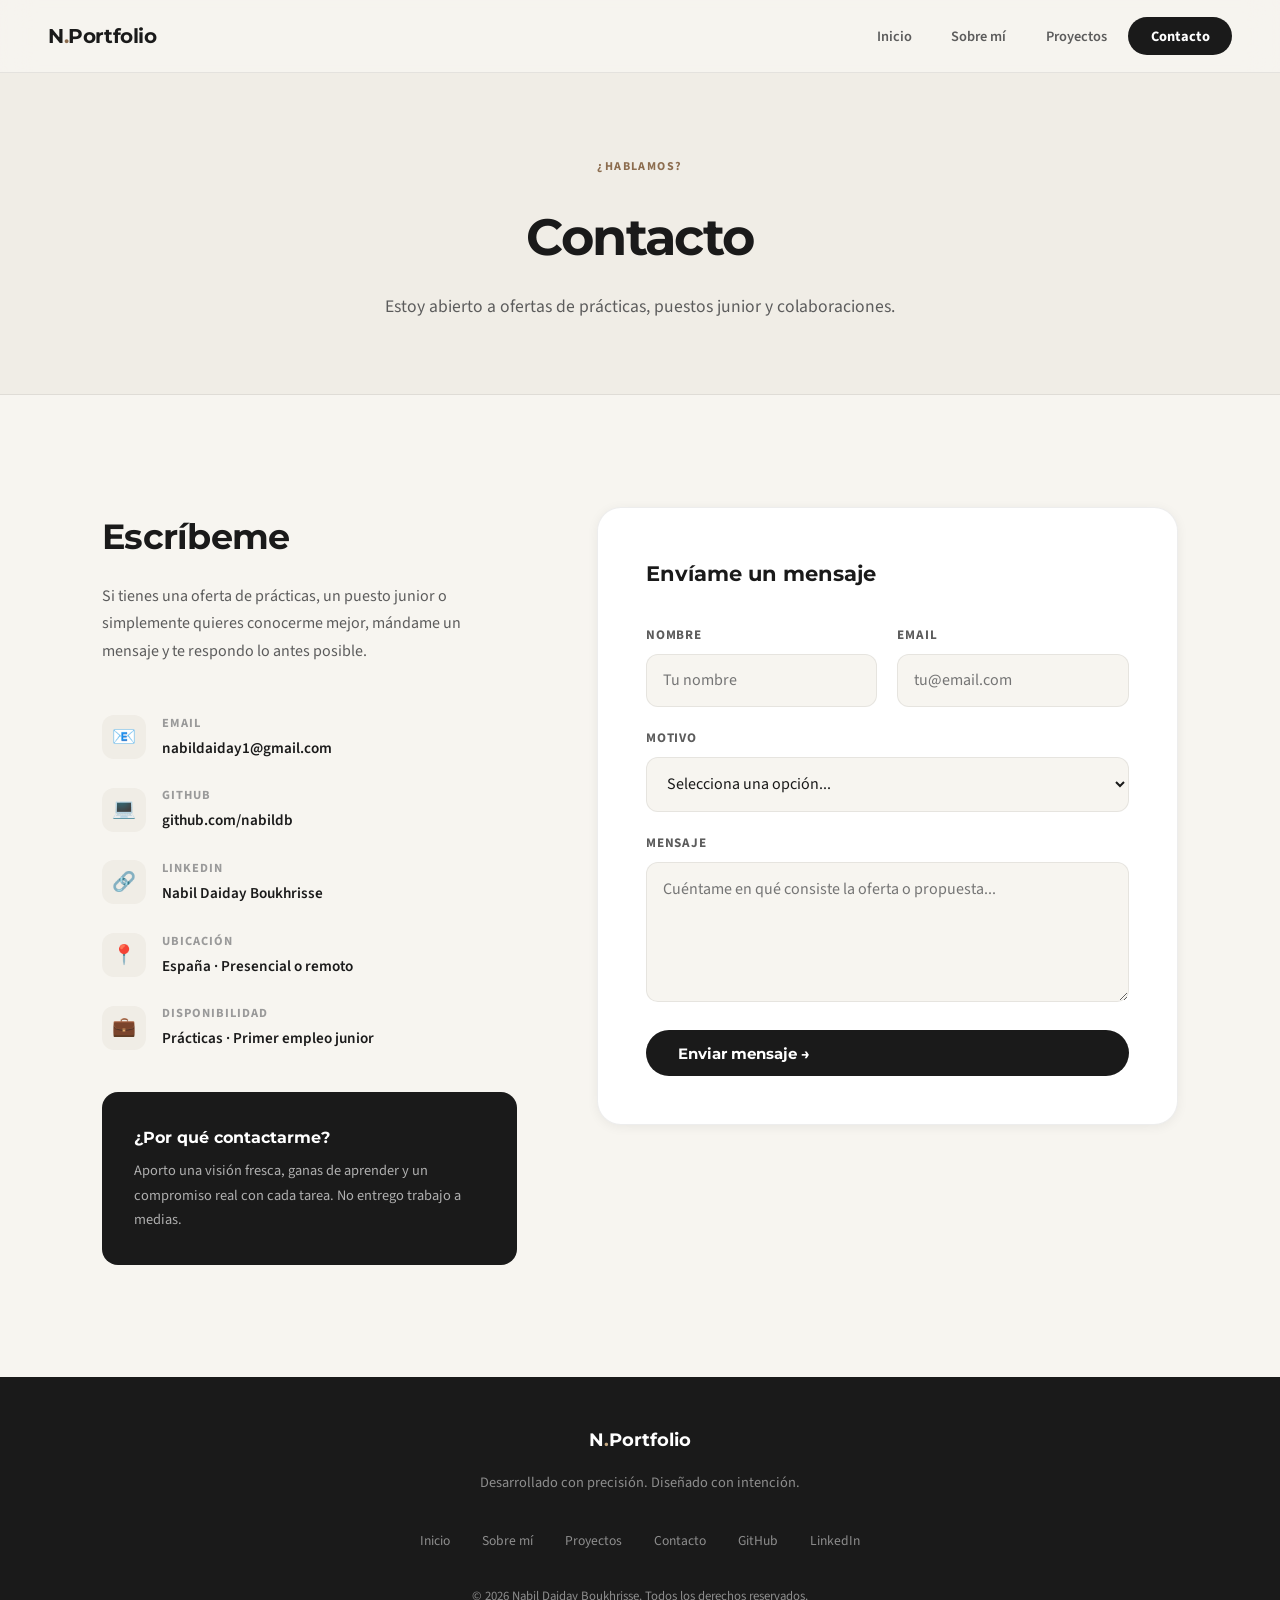
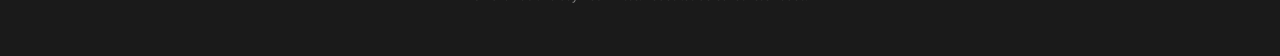
==== commit 788c37e7: "Añade nombre completo y LinkedIn - Nombre completo en títulos, metadatos, tarjeta de perfil y pie - " ====
--- a/contacto.html
+++ b/contacto.html
@@ -3,14 +3,14 @@
 <head>
     <meta charset="UTF-8">
     <meta name="viewport" content="width=device-width, initial-scale=1.0">
-    <title>Contacto — Nabil · Desarrollador Web</title>
-    <meta name="description" content="Contacta con Nabil para ofertas de prácticas, puestos junior o colaboraciones en desarrollo web.">
+    <title>Contacto — Nabil Daiday Boukhrisse</title>
+    <meta name="description" content="Contacta con Nabil Daiday Boukhrisse para ofertas de prácticas, puestos junior o colaboraciones en desarrollo web.">
     <link rel="canonical" href="https://nabildb.github.io/contacto.html">
     <meta property="og:type" content="website">
     <meta property="og:locale" content="es_ES">
-    <meta property="og:site_name" content="Nabil · Portfolio">
-    <meta property="og:title" content="Contacto — Nabil · Desarrollador Web">
-    <meta property="og:description" content="Contacta con Nabil para ofertas de prácticas, puestos junior o colaboraciones en desarrollo web.">
+    <meta property="og:site_name" content="Nabil Daiday Boukhrisse · Portfolio">
+    <meta property="og:title" content="Contacto — Nabil Daiday Boukhrisse">
+    <meta property="og:description" content="Contacta con Nabil Daiday Boukhrisse para ofertas de prácticas, puestos junior o colaboraciones en desarrollo web.">
     <meta property="og:url" content="https://nabildb.github.io/contacto.html">
     <meta name="twitter:card" content="summary">
     <link rel="icon" type="image/svg+xml" href="favicon.svg">
@@ -74,6 +74,14 @@
                         </div>
 
                         <div class="contact-detail">
+                            <div class="contact-detail__icon">🔗</div>
+                            <div>
+                                <div class="contact-detail__label">LinkedIn</div>
+                                <div class="contact-detail__value"><a href="https://www.linkedin.com/in/nabil-daiday-boukhrisse-04b022206/" target="_blank" rel="noopener">Nabil Daiday Boukhrisse</a></div>
+                            </div>
+                        </div>
+
+                        <div class="contact-detail">
                             <div class="contact-detail__icon">📍</div>
                             <div>
                                 <div class="contact-detail__label">Ubicación</div>
@@ -151,8 +159,9 @@
             <li><a href="proyectos.html">Proyectos</a></li>
             <li><a href="contacto.html">Contacto</a></li>
             <li><a href="https://github.com/nabildb" target="_blank" rel="noopener">GitHub</a></li>
+            <li><a href="https://www.linkedin.com/in/nabil-daiday-boukhrisse-04b022206/" target="_blank" rel="noopener">LinkedIn</a></li>
         </ul>
-        <p class="footer__copy">&copy; 2026 Nabil. Todos los derechos reservados.</p>
+        <p class="footer__copy">&copy; 2026 Nabil Daiday Boukhrisse. Todos los derechos reservados.</p>
     </footer>
 
     <script src="main.js"></script>
--- a/styles.css
+++ b/styles.css
@@ -1253,3 +1253,7 @@
         scroll-behavior: auto !important;
     }
 }
+
+.profile-card .profile-card__link {
+    margin-top: 0.75rem;
+}
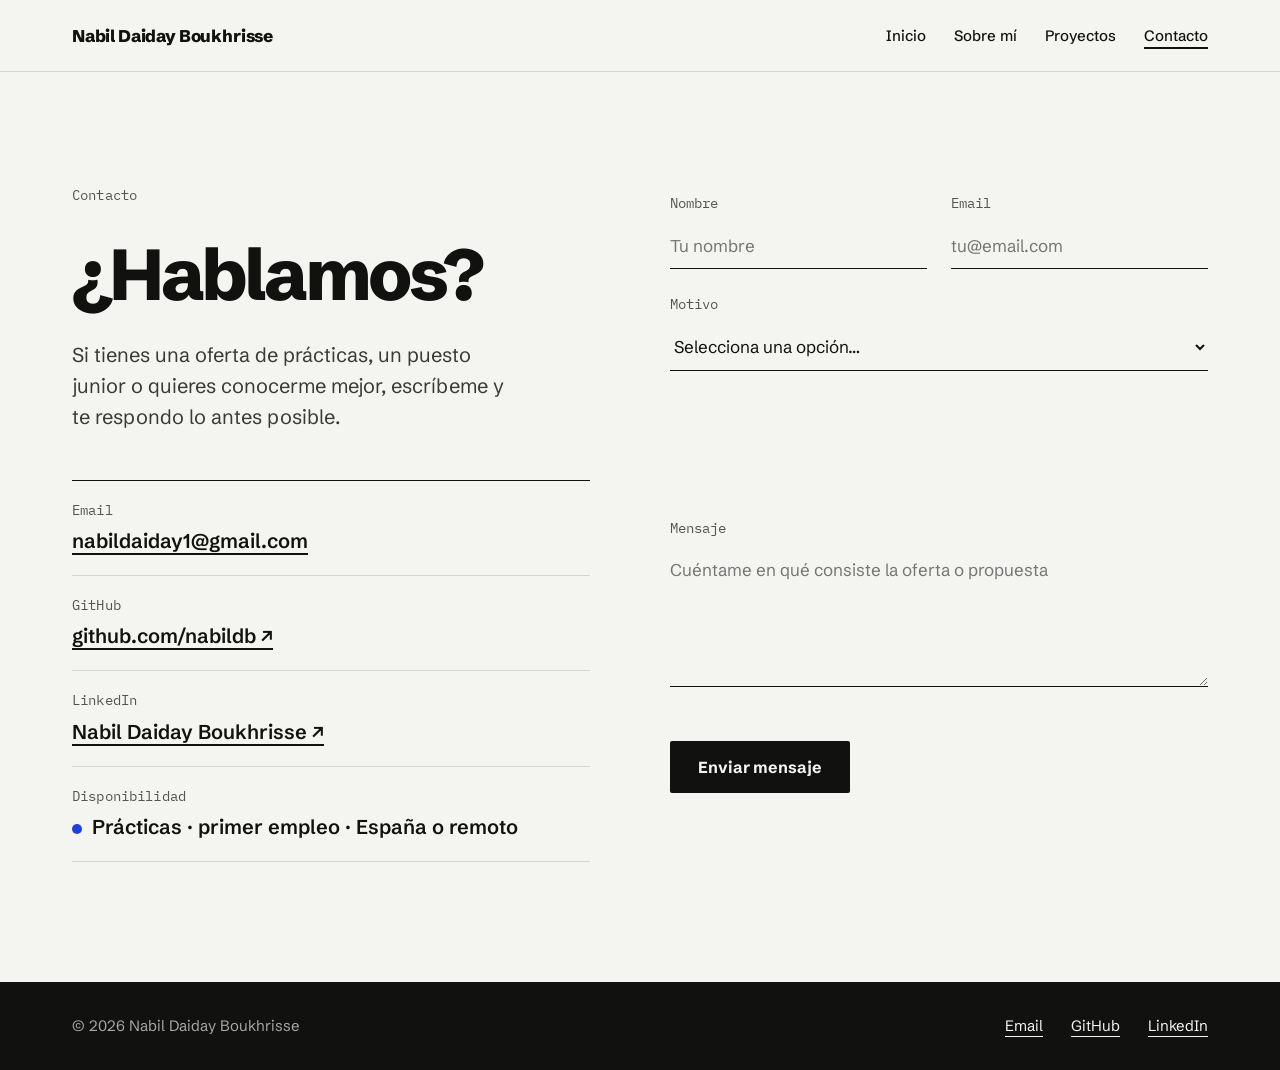
==== commit 7f7ec768: "Rediseño editorial del portfolio - Nuevo estilo: tipografía Schibsted Grotesk + IBM Plex Mono,   fil" ====
--- a/contacto.html
+++ b/contacto.html
@@ -5,6 +5,7 @@
     <meta name="viewport" content="width=device-width, initial-scale=1.0">
     <title>Contacto — Nabil Daiday Boukhrisse</title>
     <meta name="description" content="Contacta con Nabil Daiday Boukhrisse para ofertas de prácticas, puestos junior o colaboraciones en desarrollo web.">
+    <meta name="theme-color" content="#F4F4F0">
     <link rel="canonical" href="https://nabildb.github.io/contacto.html">
     <meta property="og:type" content="website">
     <meta property="og:locale" content="es_ES">
@@ -16,155 +17,79 @@
     <link rel="icon" type="image/svg+xml" href="favicon.svg">
     <link rel="preconnect" href="https://fonts.googleapis.com">
     <link rel="preconnect" href="https://fonts.gstatic.com" crossorigin>
-    <link href="https://fonts.googleapis.com/css2?family=Montserrat:wght@400;700&family=Source+Sans+3:ital,wght@0,400;0,500;0,600;1,400&display=swap" rel="stylesheet">
+    <link href="https://fonts.googleapis.com/css2?family=Schibsted+Grotesk:wght@400;500;700;800&family=IBM+Plex+Mono:wght@400;500&display=swap" rel="stylesheet">
     <link rel="stylesheet" href="styles.css">
 </head>
 <body>
 
-    <!-- ── NAVBAR ── -->
-    <nav class="navbar">
-        <a href="index.html" class="navbar__logo">N<span>.</span>Portfolio</a>
-        <button class="navbar__toggle" id="navToggle" aria-label="Abrir menú" aria-expanded="false">
-            <span></span><span></span><span></span>
-        </button>
-        <ul class="navbar__links" id="navLinks">
-            <li><a href="index.html">Inicio</a></li>
-            <li><a href="sobre-mi.html">Sobre mí</a></li>
-            <li><a href="proyectos.html">Proyectos</a></li>
-            <li><a href="contacto.html" class="navbar__cta active">Contacto</a></li>
-        </ul>
-    </nav>
+    <header class="header">
+        <div class="container header__inner">
+            <a href="index.html" class="header__name">Nabil Daiday Boukhrisse</a>
+            <nav aria-label="Principal">
+                <ul class="nav">
+                    <li><a href="index.html">Inicio</a></li>
+                    <li><a href="sobre-mi.html">Sobre mí</a></li>
+                    <li><a href="proyectos.html">Proyectos</a></li>
+                    <li><a href="contacto.html" aria-current="page">Contacto</a></li>
+                </ul>
+            </nav>
+        </div>
+    </header>
 
     <main>
+        <section class="container contact">
+            <div class="contact__info">
+                <p class="mono">Contacto</p>
+                <h1 class="display display--sm">¿Hablamos?</h1>
+                <p class="lead">Si tienes una oferta de prácticas, un puesto junior o quieres conocerme mejor, escríbeme y te respondo lo antes posible.</p>
+                <dl class="details">
+                    <div><dt class="mono">Email</dt><dd><a href="mailto:nabildaiday1@gmail.com">nabildaiday1@gmail.com</a></dd></div>
+                    <div><dt class="mono">GitHub</dt><dd><a href="https://github.com/nabildb" target="_blank" rel="noopener">github.com/nabildb ↗</a></dd></div>
+                    <div><dt class="mono">LinkedIn</dt><dd><a href="https://www.linkedin.com/in/nabil-daiday-boukhrisse-04b022206/" target="_blank" rel="noopener">Nabil Daiday Boukhrisse ↗</a></dd></div>
+                    <div><dt class="mono">Disponibilidad</dt><dd><span class="dot" aria-hidden="true"></span>Prácticas · primer empleo · España o remoto</dd></div>
+                </dl>
+            </div>
 
-        <!-- ── PAGE HERO ── -->
-        <div class="page-hero">
-            <span class="section-label">¿Hablamos?</span>
-            <h1 class="page-hero__title fade-up">Contacto</h1>
-            <p class="page-hero__sub fade-up delay-1">Estoy abierto a ofertas de prácticas, puestos junior y colaboraciones.</p>
-        </div>
-
-        <!-- ── CONTACT SECTION ── -->
-        <section class="contact-section">
-            <div class="container">
-                <div class="contact-grid">
-
-                    <!-- LEFT: info -->
-                    <div>
-                        <h2 class="contact-info__title">Escríbeme</h2>
-                        <p class="contact-info__sub">
-                            Si tienes una oferta de prácticas, un puesto junior o simplemente quieres conocerme mejor,
-                            mándame un mensaje y te respondo lo antes posible.
-                        </p>
-
-                        <div class="contact-detail">
-                            <div class="contact-detail__icon">📧</div>
-                            <div>
-                                <div class="contact-detail__label">Email</div>
-                                <div class="contact-detail__value"><a href="mailto:nabildaiday1@gmail.com">nabildaiday1@gmail.com</a></div>
-                            </div>
-                        </div>
-
-                        <div class="contact-detail">
-                            <div class="contact-detail__icon">💻</div>
-                            <div>
-                                <div class="contact-detail__label">GitHub</div>
-                                <div class="contact-detail__value"><a href="https://github.com/nabildb" target="_blank" rel="noopener">github.com/nabildb</a></div>
-                            </div>
-                        </div>
-
-                        <div class="contact-detail">
-                            <div class="contact-detail__icon">🔗</div>
-                            <div>
-                                <div class="contact-detail__label">LinkedIn</div>
-                                <div class="contact-detail__value"><a href="https://www.linkedin.com/in/nabil-daiday-boukhrisse-04b022206/" target="_blank" rel="noopener">Nabil Daiday Boukhrisse</a></div>
-                            </div>
-                        </div>
-
-                        <div class="contact-detail">
-                            <div class="contact-detail__icon">📍</div>
-                            <div>
-                                <div class="contact-detail__label">Ubicación</div>
-                                <div class="contact-detail__value">España · Presencial o remoto</div>
-                            </div>
-                        </div>
-
-                        <div class="contact-detail">
-                            <div class="contact-detail__icon">💼</div>
-                            <div>
-                                <div class="contact-detail__label">Disponibilidad</div>
-                                <div class="contact-detail__value">Prácticas · Primer empleo junior</div>
-                            </div>
-                        </div>
-
-                        <div class="card highlight-card">
-                            <h4>¿Por qué contactarme?</h4>
-                            <p>
-                                Aporto una visión fresca, ganas de aprender y un compromiso real con cada tarea.
-                                No entrego trabajo a medias.
-                            </p>
-                        </div>
-                    </div>
-
-                    <!-- RIGHT: form -->
-                    <div class="contact-form fade-up delay-1">
-                        <h3>Envíame un mensaje</h3>
-                        <form id="contactForm">
-                            <div class="form-row">
-                                <div class="form-group">
-                                    <label for="nombre">Nombre</label>
-                                    <input type="text" id="nombre" name="nombre" placeholder="Tu nombre" autocomplete="name" required>
-                                </div>
-                                <div class="form-group">
-                                    <label for="email">Email</label>
-                                    <input type="email" id="email" name="email" placeholder="tu@email.com" autocomplete="email" required>
-                                </div>
-                            </div>
-                            <div class="form-group">
-                                <label for="motivo">Motivo</label>
-                                <select id="motivo" name="motivo" required>
-                                    <option value="">Selecciona una opción...</option>
-                                    <option value="practicas">Oferta de prácticas</option>
-                                    <option value="empleo">Oferta de empleo</option>
-                                    <option value="colaboracion">Colaboración</option>
-                                    <option value="otro">Otro</option>
-                                </select>
-                            </div>
-                            <div class="form-group">
-                                <label for="mensaje">Mensaje</label>
-                                <textarea id="mensaje" name="mensaje" placeholder="Cuéntame en qué consiste la oferta o propuesta..." required></textarea>
-                            </div>
-                            <!-- Campo trampa contra bots (FormSubmit) -->
-                            <input type="text" name="_honey" style="display:none" tabindex="-1" autocomplete="off">
-                            <button type="submit" class="btn btn-primary form-submit">Enviar mensaje →</button>
-                        </form>
-                        <div class="form-success" id="formSuccess" role="status">
-                            ✅ ¡Mensaje enviado! Me pondré en contacto pronto.
-                        </div>
-                    </div>
-
+            <form class="form" id="contactForm">
+                <div class="form__row">
+                    <label class="field">Nombre
+                        <input type="text" name="nombre" placeholder="Tu nombre" autocomplete="name" required>
+                    </label>
+                    <label class="field">Email
+                        <input type="email" name="email" placeholder="tu@email.com" autocomplete="email" required>
+                    </label>
                 </div>
-            </div>
+                <label class="field">Motivo
+                    <select name="motivo" required>
+                        <option value="">Selecciona una opción…</option>
+                        <option value="practicas">Oferta de prácticas</option>
+                        <option value="empleo">Oferta de empleo</option>
+                        <option value="colaboracion">Colaboración</option>
+                        <option value="otro">Otro</option>
+                    </select>
+                </label>
+                <label class="field">Mensaje
+                    <textarea name="mensaje" rows="5" placeholder="Cuéntame en qué consiste la oferta o propuesta" required></textarea>
+                </label>
+                <!-- Campo trampa contra bots (FormSubmit) -->
+                <input type="text" name="_honey" class="honey" tabindex="-1" autocomplete="off" aria-hidden="true">
+                <button type="submit" class="btn">Enviar mensaje</button>
+                <p class="form-success" id="formSuccess" role="status">Mensaje enviado. Te responderé pronto.</p>
+            </form>
         </section>
-
     </main>
 
-    <!-- ── FOOTER ── -->
     <footer class="footer">
-        <div class="footer__logo">N<span>.</span>Portfolio</div>
-        <p class="footer__tagline">Desarrollado con precisión. Diseñado con intención.</p>
-        <ul class="footer__links">
-            <li><a href="index.html">Inicio</a></li>
-            <li><a href="sobre-mi.html">Sobre mí</a></li>
-            <li><a href="proyectos.html">Proyectos</a></li>
-            <li><a href="contacto.html">Contacto</a></li>
-            <li><a href="https://github.com/nabildb" target="_blank" rel="noopener">GitHub</a></li>
-            <li><a href="https://www.linkedin.com/in/nabil-daiday-boukhrisse-04b022206/" target="_blank" rel="noopener">LinkedIn</a></li>
-        </ul>
-        <p class="footer__copy">&copy; 2026 Nabil Daiday Boukhrisse. Todos los derechos reservados.</p>
+        <div class="container footer__bar">
+            <span>&copy; 2026 Nabil Daiday Boukhrisse</span>
+            <ul class="footer__links">
+                <li><a href="mailto:nabildaiday1@gmail.com">Email</a></li>
+                <li><a href="https://github.com/nabildb" target="_blank" rel="noopener">GitHub</a></li>
+                <li><a href="https://www.linkedin.com/in/nabil-daiday-boukhrisse-04b022206/" target="_blank" rel="noopener">LinkedIn</a></li>
+            </ul>
+        </div>
     </footer>
 
-    <script src="main.js"></script>
     <script>
         const form = document.getElementById('contactForm');
         const success = document.getElementById('formSuccess');
@@ -172,9 +97,9 @@
         form.addEventListener('submit', (e) => {
             e.preventDefault();
 
-            const btn = form.querySelector('.form-submit');
+            const btn = form.querySelector('.btn');
             const originalText = btn.textContent;
-            btn.textContent = 'Enviando...';
+            btn.textContent = 'Enviando…';
             btn.disabled = true;
 
             const data = Object.fromEntries(new FormData(form).entries());
--- a/styles.css
+++ b/styles.css
@@ -1,25 +1,19 @@
+/* ─── TOKENS ───────────────────────────────────────────── */
 :root {
-    --bg-main: #f7f5f0;
-    --bg-card: #ffffff;
-    --bg-subtle: #f0ede6;
-    --accent: #8c6d4f;
-    --accent-light: #c4a882;
-    --accent-dark: #5c4535;
-    --text-primary: #1a1a1a;
-    --text-secondary: #5c5c5c;
-    --text-muted: #9a9a9a;
-    --border: rgba(0, 0, 0, 0.07);
-    --shadow-sm: 0 2px 12px rgba(0, 0, 0, 0.06);
-    --shadow-md: 0 8px 32px rgba(0, 0, 0, 0.08);
-    --shadow-lg: 0 24px 64px rgba(0, 0, 0, 0.1);
-    --font-heading: 'Montserrat', sans-serif;
-    --font-body: 'Source Sans 3', sans-serif;
-    --transition: all 0.3s cubic-bezier(0.4, 0, 0.2, 1);
-    --radius: 16px;
-    --container: 1140px;
-}
-
-/* ─── RESET & BASE ─────────────────────────────────────── */
+    --bg: #F4F4F0;
+    --ink: #111110;
+    --text: #3A3A36;
+    --muted: #55554F;
+    --line: #D6D6CF;
+    --line-strong: #A8A8A0;
+    --accent: #1F3FE0;
+    --font: 'Schibsted Grotesk', system-ui, sans-serif;
+    --mono: 'IBM Plex Mono', ui-monospace, monospace;
+    --container: 1200px;
+    --gutter: 32px;
+}
+
+/* ─── BASE ─────────────────────────────────────────────── */
 *,
 *::before,
 *::after {
@@ -33,1227 +27,606 @@
 }
 
 body {
-    background-color: var(--bg-main);
-    color: var(--text-primary);
-    font-family: var(--font-body);
+    background: var(--bg);
+    color: var(--ink);
+    font-family: var(--font);
     font-size: 1rem;
-    line-height: 1.7;
+    line-height: 1.6;
     -webkit-font-smoothing: antialiased;
     min-height: 100vh;
     display: flex;
     flex-direction: column;
-    overscroll-behavior-y: none;
 }
 
 main {
-    flex: 1; /* This pushes the footer to the bottom of the screen always */
-}
-
-img {
-    display: block;
-    max-width: 100%;
+    flex: 1;
 }
 
 a {
-    color: inherit;
-    text-decoration: none;
-}
-
-/* ─── NAVIGATION ────────────────────────────────────────── */
-.navbar {
-    position: fixed;
-    top: 0;
-    left: 0;
-    right: 0;
-    z-index: 200;
-    display: flex;
-    align-items: center;
-    justify-content: space-between;
-    padding: 1.2rem 3rem;
-    background: rgba(247, 245, 240, 0.85);
-    backdrop-filter: blur(16px);
-    -webkit-backdrop-filter: blur(16px);
-    border-bottom: 1px solid var(--border);
-    transition: var(--transition);
-}
-
-.navbar__logo {
-    font-family: var(--font-heading);
-    font-weight: 700;
-    font-size: 1.25rem;
-    letter-spacing: -0.02em;
-    color: var(--text-primary);
-    text-decoration: none;
-    transition: var(--transition);
-    display: inline-block;
-}
-
-.navbar__logo:hover {
-    transform: translateY(-1px);
-    opacity: 0.9;
-}
-
-.navbar__logo span { 
-    color: var(--accent); 
-    transition: var(--transition);
-}
-
-.navbar__logo:hover span {
-    color: var(--text-primary);
-}
-
-.navbar__links {
-    display: flex;
-    gap: 0.25rem;
-    list-style: none;
-}
-
-.navbar__links a {
-    padding: 0.5rem 1.1rem;
-    border-radius: 100px;
-    font-size: 0.9rem;
-    font-weight: 600;
-    color: var(--text-secondary);
-    transition: var(--transition);
-}
-
-.navbar__links a:hover,
-.navbar__links a.active {
-    background: var(--text-primary);
-    color: #fff;
-}
-
-.navbar__cta {
-    background: var(--accent);
-    color: #fff !important;
-    padding: 0.55rem 1.4rem !important;
-    border-radius: 100px !important;
-    font-weight: 700 !important;
-    transition: var(--transition) !important;
-}
-
-.navbar__cta:hover {
-    background: var(--accent-dark) !important;
-    transform: translateY(-1px);
-}
-
-/* ─── LAYOUT ────────────────────────────────────────────── */
+    color: var(--ink);
+    text-underline-offset: 5px;
+    transition: color 0.15s ease;
+}
+
+a:hover {
+    color: var(--accent);
+}
+
+:focus-visible {
+    outline: 2px solid var(--accent);
+    outline-offset: 3px;
+}
+
 .container {
     max-width: var(--container);
     margin: 0 auto;
-    padding: 0 2rem;
-}
-
-main {
-    padding-top: 80px;
-}
-
-/* ─── HERO ──────────────────────────────────────────────── */
+    padding: 0 var(--gutter);
+}
+
+.mono {
+    font-family: var(--mono);
+    font-size: 0.875rem;
+    color: var(--muted);
+    letter-spacing: 0.01em;
+}
+
+.accent {
+    color: var(--accent);
+}
+
+.dot {
+    width: 10px;
+    height: 10px;
+    border-radius: 50%;
+    background: var(--accent);
+    flex: none;
+}
+
+/* ─── HEADER ───────────────────────────────────────────── */
+.header {
+    border-bottom: 1px solid var(--line);
+}
+
+.header__inner {
+    display: flex;
+    flex-wrap: wrap;
+    align-items: center;
+    justify-content: space-between;
+    gap: 12px 24px;
+    padding-top: 22px;
+    padding-bottom: 22px;
+}
+
+.header__name {
+    font-weight: 800;
+    font-size: 17px;
+    letter-spacing: -0.01em;
+    text-decoration: none;
+}
+
+.nav {
+    display: flex;
+    flex-wrap: wrap;
+    gap: 8px 28px;
+    list-style: none;
+    font-size: 15px;
+    font-weight: 500;
+}
+
+.nav a {
+    text-decoration: none;
+}
+
+.nav a[aria-current="page"] {
+    text-decoration: underline;
+    text-underline-offset: 6px;
+    text-decoration-thickness: 2px;
+}
+
+/* ─── HERO ─────────────────────────────────────────────── */
 .hero {
-    display: grid;
-    grid-template-columns: 1fr 1fr;
+    padding-top: 120px;
+    padding-bottom: 96px;
+}
+
+.hero .mono {
+    margin-bottom: 32px;
+}
+
+.display {
+    font-size: clamp(2.75rem, 7.5vw, 5.25rem);
+    line-height: 0.98;
+    font-weight: 800;
+    letter-spacing: -0.045em;
+    max-width: 1000px;
+}
+
+.display--sm {
+    font-size: clamp(2.5rem, 6vw, 4.5rem);
+    line-height: 1;
+    max-width: 900px;
+}
+
+.hero__row {
+    display: flex;
+    flex-wrap: wrap;
+    justify-content: space-between;
+    align-items: flex-end;
+    gap: 40px;
+    margin-top: 64px;
+}
+
+.lead {
+    font-size: 1.25rem;
+    line-height: 1.55;
+    color: var(--text);
+    max-width: 520px;
+}
+
+.actions {
+    display: flex;
+    flex-wrap: wrap;
     align-items: center;
-    gap: 4rem;
-    min-height: calc(100vh - 80px);
-    padding: 4rem 0;
-}
-
-.hero__badge {
-    display: inline-flex;
-    align-items: center;
-    gap: 0.5rem;
-    background: var(--bg-subtle);
-    border: 1px solid var(--border);
-    border-radius: 100px;
-    padding: 0.4rem 1rem;
-    font-size: 0.8rem;
-    font-weight: 600;
-    color: var(--accent);
-    margin-bottom: 1.5rem;
-    letter-spacing: 0.05em;
-    text-transform: uppercase;
-}
-
-.hero__title {
-    font-family: var(--font-heading);
-    font-size: clamp(2.5rem, 5vw, 4.5rem);
-    font-weight: 700;
-    line-height: 1.1;
-    letter-spacing: -0.03em;
-    color: var(--text-primary);
-    margin-bottom: 1.5rem;
-}
-
-.hero__title span {
-    color: var(--accent);
-}
-
-.hero__subtitle {
-    font-size: 1.15rem;
-    color: var(--text-secondary);
-    max-width: 480px;
-    margin-bottom: 2.5rem;
-    line-height: 1.7;
-}
-
-.hero__actions {
-    display: flex;
-    gap: 1rem;
-    align-items: center;
-    flex-wrap: wrap;
+    gap: 16px 28px;
 }
 
 .btn {
     display: inline-flex;
     align-items: center;
-    gap: 0.5rem;
-    padding: 0.85rem 2rem;
-    border-radius: 100px;
-    font-family: var(--font-heading);
+    justify-content: center;
+    min-height: 52px;
+    padding: 0 28px;
+    background: var(--ink);
+    color: var(--bg);
+    border: none;
+    border-radius: 2px;
+    font-family: var(--font);
     font-weight: 700;
-    font-size: 0.95rem;
+    font-size: 1rem;
+    text-decoration: none;
     cursor: pointer;
-    transition: var(--transition);
+    transition: background 0.15s ease;
+}
+
+.btn:hover {
+    background: var(--accent);
+    color: #fff;
+}
+
+.btn:disabled {
+    opacity: 0.6;
+    cursor: wait;
+}
+
+.link {
+    font-weight: 600;
+}
+
+.status {
+    display: flex;
+    align-items: center;
+    gap: 12px;
+    margin-top: 72px;
+    padding-top: 24px;
+    border-top: 1px solid var(--line);
+    font-size: 15px;
+    color: var(--text);
+}
+
+/* ─── SECTIONS ─────────────────────────────────────────── */
+.section {
+    border-top: 1px solid var(--ink);
+}
+
+.section__inner {
+    display: flex;
+    flex-wrap: wrap;
+    gap: 48px;
+    padding-top: 72px;
+    padding-bottom: 96px;
+}
+
+.section__head {
+    flex: 1 1 220px;
+}
+
+.section__title {
+    margin-top: 8px;
+    font-size: 2rem;
+    font-weight: 800;
+    letter-spacing: -0.03em;
+    line-height: 1.15;
+}
+
+.section__body {
+    flex: 3 1 560px;
+    min-width: 0;
+}
+
+.columns {
+    display: grid;
+    grid-template-columns: repeat(auto-fit, minmax(220px, 1fr));
+    gap: 40px;
+}
+
+.column {
+    border-top: 1px solid var(--line);
+    padding-top: 20px;
+}
+
+.column h3 {
+    font-size: 1.25rem;
+    font-weight: 700;
+    margin-bottom: 12px;
+}
+
+.column p,
+.steps p {
+    color: var(--text);
+}
+
+/* Stack list */
+.stack-row {
+    display: flex;
+    flex-wrap: wrap;
+    gap: 8px 40px;
+    padding: 24px 0;
+    border-top: 1px solid var(--line);
+}
+
+.stack-row:last-child {
+    border-bottom: 1px solid var(--line);
+}
+
+.stack-row dt {
+    flex: 0 0 200px;
+    padding-top: 4px;
+}
+
+.stack-row dd {
+    flex: 1 1 300px;
+    font-size: 1.5rem;
+    font-weight: 500;
+    letter-spacing: -0.01em;
+    line-height: 1.45;
+}
+
+/* Coming soon */
+.soon {
+    border: 1px dashed var(--line-strong);
+    padding: 48px 40px;
+    display: flex;
+    flex-wrap: wrap;
+    justify-content: space-between;
+    align-items: flex-end;
+    gap: 24px;
+}
+
+.soon__title {
+    font-size: 1.75rem;
+    font-weight: 800;
+    letter-spacing: -0.02em;
+    margin-bottom: 12px;
+}
+
+.soon p {
+    color: var(--text);
+    max-width: 460px;
+}
+
+/* ─── ABOUT ────────────────────────────────────────────── */
+.about__row {
+    display: flex;
+    flex-wrap: wrap;
+    gap: 64px;
+    margin-top: 80px;
+}
+
+.prose {
+    flex: 3 1 480px;
+    display: flex;
+    flex-direction: column;
+    gap: 20px;
+    font-size: 1.2rem;
+    line-height: 1.65;
+    color: var(--text);
+}
+
+.facts {
+    flex: 2 1 320px;
+    align-self: flex-start;
+    border-top: 1px solid var(--ink);
+}
+
+.facts > div {
+    display: flex;
+    justify-content: space-between;
+    gap: 24px;
+    padding: 18px 0;
+    border-bottom: 1px solid var(--line);
+}
+
+.facts dd {
+    font-weight: 600;
+    text-align: right;
+    display: flex;
+    align-items: baseline;
+    gap: 10px;
+}
+
+.facts__links {
+    display: flex;
+    flex-wrap: wrap;
+    gap: 24px;
+    padding-top: 24px;
+}
+
+.steps {
+    list-style: none;
+}
+
+.steps li {
+    display: flex;
+    flex-wrap: wrap;
+    gap: 8px 32px;
+    padding: 28px 0;
+    border-top: 1px solid var(--line);
+}
+
+.steps li:last-child {
+    border-bottom: 1px solid var(--line);
+}
+
+.steps .mono {
+    flex: 0 0 48px;
+    color: var(--accent);
+    padding-top: 6px;
+}
+
+.steps div {
+    flex: 1 1 400px;
+}
+
+.steps h3 {
+    font-size: 1.375rem;
+    font-weight: 700;
+    margin-bottom: 8px;
+}
+
+/* ─── CONTACT ──────────────────────────────────────────── */
+.contact {
+    display: flex;
+    flex-wrap: wrap;
+    gap: 80px;
+    padding-top: 112px;
+    padding-bottom: 120px;
+}
+
+.contact__info {
+    flex: 1 1 400px;
+}
+
+.contact__info > .mono {
+    margin-bottom: 32px;
+}
+
+.contact__info .lead {
+    margin: 28px 0 48px;
+    max-width: 440px;
+}
+
+.details {
+    border-top: 1px solid var(--ink);
+}
+
+.details > div {
+    padding: 18px 0;
+    border-bottom: 1px solid var(--line);
+}
+
+.details dt {
+    margin-bottom: 4px;
+}
+
+.details dd {
+    font-size: 1.25rem;
+    font-weight: 600;
+    display: flex;
+    align-items: baseline;
+    gap: 10px;
+    overflow-wrap: anywhere;
+}
+
+.form {
+    flex: 1 1 420px;
+    align-self: flex-start;
+    display: flex;
+    flex-direction: column;
+    gap: 24px;
+    padding-top: 8px;
+}
+
+.form__row {
+    display: flex;
+    flex-wrap: wrap;
+    gap: 24px;
+}
+
+.field {
+    flex: 1 1 200px;
+    display: flex;
+    flex-direction: column;
+    gap: 8px;
+    font-family: var(--mono);
+    font-size: 0.875rem;
+    color: var(--muted);
+}
+
+.field input,
+.field select,
+.field textarea {
+    font-family: var(--font);
+    font-size: 1.0625rem;
+    color: var(--ink);
+    background: transparent;
     border: none;
-}
-
-.btn-primary {
-    background: var(--text-primary);
-    color: #fff;
-}
-
-.btn-primary:hover {
-    background: var(--accent);
-    transform: translateY(-2px);
-    box-shadow: 0 12px 28px rgba(140, 109, 79, 0.35);
-}
-
-.btn-secondary {
-    background: transparent;
-    border: 2px solid var(--border);
-    color: var(--text-secondary);
-}
-
-.btn-secondary:hover {
-    border-color: var(--text-primary);
-    color: var(--text-primary);
-    transform: translateY(-2px);
-}
-
-.hero__stats {
-    display: flex;
-    gap: 2.5rem;
-    margin-top: 3.5rem;
-    padding-top: 2.5rem;
-    border-top: 1px solid var(--border);
-}
-
-.stat__number {
-    font-family: var(--font-heading);
-    font-size: 2rem;
-    font-weight: 700;
-    color: var(--text-primary);
-}
-
-.stat__label {
-    font-size: 0.85rem;
-    color: var(--text-muted);
-    font-weight: 600;
-    text-transform: uppercase;
-    letter-spacing: 0.05em;
-}
-
-.hero__image {
-    position: relative;
-}
-
-.hero__image img {
+    border-bottom: 1.5px solid var(--ink);
+    border-radius: 0;
+    padding: 12px 0;
+    min-height: 44px;
     width: 100%;
-    border-radius: 24px;
-    box-shadow: var(--shadow-lg);
-    aspect-ratio: 4/5;
-    object-fit: cover;
-}
-
-.hero__image-badge {
-    position: absolute;
-    bottom: 2rem;
-    left: -1.5rem;
-    background: #fff;
-    border-radius: var(--radius);
-    padding: 1rem 1.5rem;
-    box-shadow: var(--shadow-md);
-    display: flex;
-    align-items: center;
-    gap: 0.75rem;
-}
-
-.hero__image-badge .badge-icon {
-    font-size: 1.5rem;
-}
-
-.badge-title {
-    font-family: var(--font-heading);
-    font-weight: 700;
-    font-size: 0.9rem;
-}
-
-.badge-sub {
-    font-size: 0.75rem;
-    color: var(--text-muted);
-}
-
-/* ─── SECTION HEADER ───────────────────────────────────── */
-.section-header {
-    text-align: center;
-    margin-bottom: 4rem;
-}
-
-.section-label {
-    display: inline-block;
-    font-size: 0.75rem;
-    font-weight: 700;
-    text-transform: uppercase;
-    letter-spacing: 0.12em;
-    color: var(--accent);
-    margin-bottom: 1rem;
-}
-
-.section-title {
-    font-family: var(--font-heading);
-    font-size: clamp(1.8rem, 3vw, 2.8rem);
-    font-weight: 700;
-    letter-spacing: -0.02em;
-    color: var(--text-primary);
-    margin-bottom: 1rem;
-}
-
-.section-sub {
-    font-size: 1.1rem;
-    color: var(--text-secondary);
-    max-width: 560px;
-    margin: 0 auto;
-}
-
-/* ─── SKILLS & CARDS ────────────────────────────────────── */
-.cards-grid {
-    display: grid;
-    grid-template-columns: repeat(auto-fit, minmax(300px, 1fr));
-    gap: 1.5rem;
-}
-
-.card {
-    background: var(--bg-card);
-    border: 1px solid var(--border);
-    border-radius: var(--radius);
-    padding: 2rem;
-    transition: var(--transition);
-    position: relative;
-    overflow: hidden;
-}
-
-.card::before {
-    content: '';
-    position: absolute;
-    top: 0;
-    left: 0;
-    right: 0;
-    height: 3px;
-    background: linear-gradient(90deg, var(--accent), var(--accent-light));
-    opacity: 0;
-    transition: var(--transition);
-}
-
-.card:hover {
-    transform: translateY(-4px);
-    box-shadow: var(--shadow-md);
-    border-color: var(--accent-light);
-}
-
-.card:hover::before {
-    opacity: 1;
-}
-
-.card__icon {
-    font-size: 2rem;
-    margin-bottom: 1.25rem;
-}
-
-.card__title {
-    font-family: var(--font-heading);
-    font-size: 1.1rem;
-    font-weight: 700;
-    margin-bottom: 0.75rem;
-    color: var(--text-primary);
-}
-
-.card__text {
-    color: var(--text-secondary);
-    font-size: 0.95rem;
-}
-
-/* ─── STACK ────────────────────────────────────────────── */
-.skills-section {
-    padding: 6rem 0;
-}
-
-.stack-grid {
-    display: grid;
-    grid-template-columns: 1fr 1fr;
-    gap: 1.5rem;
-}
-
-.stack-group__title {
-    font-family: var(--font-heading);
-    font-size: 1.1rem;
-    font-weight: 700;
-    margin-bottom: 0.4rem;
-}
-
-.stack-group__sub {
-    color: var(--text-muted);
-    font-size: 0.9rem;
-}
-
-.stack-group .spec-pills {
-    margin-top: 1.25rem;
-}
-
-/* ─── ABOUT ────────────────────────────────────────────── */
-.passion-section {
-    padding: 7rem 0;
-}
-
-.passion-grid {
-    display: grid;
-    grid-template-columns: 1fr 1fr;
-    gap: 5rem;
-    align-items: center;
-}
-
-.passion-img {
-    border-radius: 20px;
-    width: 100%;
-    box-shadow: var(--shadow-lg);
-}
-
-.passion-label {
-    font-size: 0.75rem;
-    font-weight: 700;
-    text-transform: uppercase;
-    letter-spacing: 0.12em;
-    color: var(--accent);
-    margin-bottom: 1rem;
-    display: block;
-}
-
-.passion-title {
-    font-family: var(--font-heading);
-    font-size: 2rem;
-    font-weight: 700;
-    letter-spacing: -0.02em;
-    margin-bottom: 1.5rem;
-    line-height: 1.2;
-}
-
-.passion-text {
-    color: var(--text-secondary);
-    margin-bottom: 1rem;
-    line-height: 1.8;
-    font-size: 1rem;
-}
-
-.passion-text strong {
-    color: var(--accent);
-}
-
-.spec-pills {
-    display: flex;
-    gap: 0.75rem;
-    flex-wrap: wrap;
-    margin-top: 2rem;
-}
-
-.pill {
-    background: var(--bg-subtle);
-    border: 1px solid var(--border);
-    border-radius: 100px;
-    padding: 0.4rem 1rem;
-    font-size: 0.82rem;
-    font-weight: 600;
-    color: var(--text-secondary);
-}
-
-/* ─── SECTION PADDINGS ──────────────────────────────────── */
-.services-section {
-    padding: 7rem 0;
-}
-
-/* ─── FOOTER ────────────────────────────────────────────── */
-.footer {
-    background: var(--text-primary);
-    color: rgba(255, 255, 255, 0.5);
-    padding: 3rem 2rem;
-    text-align: center;
-}
-
-.footer__logo {
-    font-family: var(--font-heading);
-    font-weight: 700;
-    font-size: 1.1rem;
-    color: #fff;
-    margin-bottom: 1rem;
-}
-
-.footer__logo span {
-    color: var(--accent-light);
-}
-
-.footer__tagline {
-    font-size: 0.9rem;
-    margin-bottom: 2rem;
-}
-
-.footer__links {
-    display: flex;
-    justify-content: center;
-    gap: 2rem;
-    list-style: none;
-    margin-bottom: 2rem;
-}
-
-.footer__links a {
-    font-size: 0.85rem;
-    color: rgba(255, 255, 255, 0.5);
-    transition: var(--transition);
-}
-
-.footer__links a:hover {
-    color: #fff;
-}
-
-.footer__copy {
-    font-size: 0.8rem;
-}
-
-/* ─── CONTACT PAGE ──────────────────────────────────────── */
-.contact-section {
-    padding: 7rem 0;
-}
-
-.contact-grid {
-    display: grid;
-    grid-template-columns: 1fr 1.4fr;
-    gap: 5rem;
-    align-items: start;
-}
-
-.contact-info__title {
-    font-family: var(--font-heading);
-    font-size: 2.2rem;
-    font-weight: 700;
-    letter-spacing: -0.02em;
-    margin-bottom: 1rem;
-}
-
-.contact-info__sub {
-    color: var(--text-secondary);
-    margin-bottom: 3rem;
-    line-height: 1.7;
-}
-
-.contact-detail {
-    display: flex;
-    align-items: center;
-    gap: 1rem;
-    margin-bottom: 1.5rem;
-}
-
-.contact-detail__icon {
-    width: 44px;
-    height: 44px;
-    background: var(--bg-subtle);
-    border-radius: 12px;
-    display: flex;
-    align-items: center;
-    justify-content: center;
-    font-size: 1.2rem;
-    flex-shrink: 0;
-}
-
-.contact-detail__label {
-    font-size: 0.78rem;
-    text-transform: uppercase;
-    letter-spacing: 0.08em;
-    font-weight: 700;
-    color: var(--text-muted);
-    margin-bottom: 0.1rem;
-}
-
-.contact-detail__value {
-    font-weight: 600;
-    font-size: 0.95rem;
-    color: var(--text-primary);
-}
-
-.contact-form {
-    background: var(--bg-card);
-    border: 1px solid var(--border);
-    border-radius: 24px;
-    padding: 3rem;
-    box-shadow: var(--shadow-sm);
-}
-
-.contact-form h3 {
-    font-family: var(--font-heading);
-    font-size: 1.3rem;
-    font-weight: 700;
-    margin-bottom: 2rem;
-}
-
-.form-row {
-    display: grid;
-    grid-template-columns: 1fr 1fr;
-    gap: 1.25rem;
-}
-
-.form-group {
-    display: flex;
-    flex-direction: column;
-    gap: 0.5rem;
-    margin-bottom: 1.25rem;
-}
-
-.form-group label {
-    font-size: 0.82rem;
-    font-weight: 700;
-    text-transform: uppercase;
-    letter-spacing: 0.06em;
-    color: var(--text-secondary);
-}
-
-input,
-textarea,
-select {
-    background: var(--bg-main);
-    border: 1.5px solid var(--border);
-    border-radius: 12px;
-    padding: 0.9rem 1rem;
-    color: var(--text-primary);
-    font-family: var(--font-body);
-    font-size: 1rem;
-    transition: var(--transition);
-    width: 100%;
-}
-
-input:focus,
-textarea:focus,
-select:focus {
-    outline: none;
-    border-color: var(--accent);
-    background: #fff;
-}
-
-textarea {
+}
+
+.field textarea {
     resize: vertical;
     min-height: 140px;
 }
 
-.form-submit {
-    width: 100%;
-    margin-top: 0.5rem;
-}
-
-/* ─── BACK TO TOP SECTION ───────────────────────────────── */
-.page-hero {
-    background: var(--bg-subtle);
-    margin-top: -80px;
-    padding: calc(80px + 4.5rem) 2rem 4.5rem;
-    text-align: center;
-    border-bottom: 1px solid var(--border);
-}
-
-.page-hero__title {
-    font-family: var(--font-heading);
-    font-size: clamp(2rem, 4vw, 3.5rem);
-    font-weight: 700;
-    letter-spacing: -0.03em;
-}
-
-.page-hero__sub {
-    font-size: 1.1rem;
-    color: var(--text-secondary);
-    margin-top: 0.75rem;
-}
-
-/* ─── ANIMATIONS ────────────────────────────────────────── */
-@keyframes fadeUp {
-    from {
-        opacity: 0;
-        transform: translateY(24px);
-    }
-
-    to {
-        opacity: 1;
-        transform: translateY(0);
-    }
-}
-
-@keyframes blink {
-
-    0%,
-    100% {
-        opacity: 1;
-    }
-
-    50% {
-        opacity: 0;
-    }
-}
-
-.fade-up {
-    animation: fadeUp 0.7s ease-out forwards;
-}
-
-.delay-1 {
-    animation-delay: 0.1s;
-    opacity: 0;
-}
-
-.delay-2 {
-    animation-delay: 0.2s;
-    opacity: 0;
-}
-
-.delay-3 {
-    animation-delay: 0.3s;
-    opacity: 0;
-}
-
-.delay-4 {
-    animation-delay: 0.4s;
-    opacity: 0;
-}
-
-/* ─── SHARED SECTIONS ──────────────────────────────────── */
-.section-alt {
-    background: var(--bg-subtle);
-}
-
-.section-pad {
-    padding: 7rem 0;
-}
-
-/* ─── CODE CARD ────────────────────────────────────────── */
-.code-card {
-    background: #1e1e2e;
-    border-radius: 20px;
-    padding: 2rem;
-    color: #f8f8f2;
-    font-family: 'Courier New', monospace;
-    font-size: 0.85rem;
-    line-height: 1.9;
-    box-shadow: var(--shadow-lg);
-    overflow-x: auto;
-}
-
-.code-card__dots {
-    display: flex;
-    gap: 0.5rem;
-    margin-bottom: 1.5rem;
-}
-
-.code-card__dots span {
-    width: 12px;
-    height: 12px;
-    border-radius: 50%;
-    background: #ff5f57;
-}
-
-.code-card__dots span:nth-child(2) { background: #ffbd2e; }
-.code-card__dots span:nth-child(3) { background: #28c840; }
-
-.code-card .indent { padding-left: 1.5rem; }
-.tok-comment { color: #6272a4; }
-.tok-keyword { color: #ff79c6; }
-.tok-var { color: #8be9fd; }
-.tok-prop { color: #50fa7b; }
-.tok-str { color: #f1fa8c; }
-.tok-bool { color: #bd93f9; }
-
-.code-card__prompt {
-    display: flex;
-    align-items: center;
-    gap: 0.4rem;
-    margin-top: 1rem;
-}
-
-.code-card__cursor {
-    display: inline-block;
-    width: 2px;
-    height: 1em;
-    background: #f8f8f2;
-    animation: blink 1s step-end infinite;
-}
-
-.hero__visual {
-    position: relative;
-}
-
-.hero__visual .hero__image-badge {
-    bottom: -1.5rem;
-    left: -1rem;
-}
-
-/* ─── PROFILE CARD ─────────────────────────────────────── */
-.profile-card {
-    text-align: center;
-    padding: 3rem 2rem;
-}
-
-.avatar {
-    width: 100px;
-    height: 100px;
-    margin: 0 auto 1.5rem;
-    border-radius: 50%;
-    background: var(--text-primary);
-    color: #fff;
-    display: flex;
-    align-items: center;
-    justify-content: center;
-    font-family: var(--font-heading);
-    font-size: 2.4rem;
-    font-weight: 700;
-}
-
-.avatar span { color: var(--accent-light); }
-
-.profile-card__name {
-    font-family: var(--font-heading);
-    font-size: 1.5rem;
-    font-weight: 700;
-    margin-bottom: 0.5rem;
-}
-
-.profile-card__role {
+.field input:focus,
+.field select:focus,
+.field textarea:focus {
+    outline: none;
+    border-bottom-color: var(--accent);
+}
+
+.form .btn {
+    align-self: flex-start;
+}
+
+.form-success {
+    display: none;
+    padding: 16px 0;
+    border-top: 1.5px solid var(--accent);
     color: var(--accent);
     font-weight: 600;
-    font-size: 0.9rem;
-    text-transform: uppercase;
-    letter-spacing: 0.08em;
-}
-
-.profile-facts {
-    display: grid;
-    grid-template-columns: 1fr 1fr;
-    gap: 1rem;
-    margin-top: 2rem;
-    text-align: left;
-}
-
-.fact {
-    padding: 1rem;
-    background: var(--bg-subtle);
-    border-radius: 12px;
-}
-
-.fact__label {
-    font-size: 0.75rem;
-    color: var(--text-muted);
-    font-weight: 700;
-    text-transform: uppercase;
-    letter-spacing: 0.06em;
-    margin-bottom: 0.3rem;
-}
-
-.fact__value {
-    font-weight: 600;
-    font-size: 0.9rem;
-}
-
-.fact__value--ok { color: #22a06b; }
-
-.profile-card .btn {
-    margin-top: 2rem;
-    width: 100%;
-    justify-content: center;
-}
-
-/* ─── PROJECTS: COMING SOON ────────────────────────────── */
-.coming-soon {
-    max-width: 640px;
-    margin: 0 auto;
-    text-align: center;
-    padding: 4rem 2rem;
-    border: 2px dashed var(--border);
-    border-radius: 24px;
-    background: var(--bg-card);
-}
-
-.coming-soon__icon {
-    font-size: 2.5rem;
-    margin-bottom: 1rem;
-}
-
-.coming-soon__title {
-    font-family: var(--font-heading);
-    font-size: 1.6rem;
-    font-weight: 700;
-    margin-bottom: 0.75rem;
-}
-
-.coming-soon__text {
-    color: var(--text-secondary);
-    margin-bottom: 2rem;
-}
-
-.coming-soon .hero__actions {
-    justify-content: center;
-}
-
-/* ─── CTA BAND ─────────────────────────────────────────── */
-.cta-band {
-    background: var(--text-primary);
-    padding: 5rem 2rem;
-    text-align: center;
-}
-
-.cta-band .section-label { color: var(--accent-light); }
-
-.cta-band__title {
-    font-family: var(--font-heading);
-    font-size: clamp(1.6rem, 3vw, 2.5rem);
-    font-weight: 700;
+}
+
+.form-success.visible {
+    display: block;
+}
+
+.honey {
+    display: none;
+}
+
+/* ─── FOOTER ───────────────────────────────────────────── */
+.footer {
+    background: var(--ink);
+    color: var(--line-strong);
+}
+
+.footer a {
+    color: var(--bg);
+}
+
+.footer a:hover {
     color: #fff;
-    letter-spacing: -0.02em;
-    margin-bottom: 1rem;
-}
-
-.cta-band__text {
-    color: rgba(255, 255, 255, 0.6);
-    max-width: 480px;
-    margin: 0 auto 2.5rem;
-    font-size: 1.05rem;
-}
-
-.btn-accent {
-    background: var(--accent);
-    color: #fff;
-}
-
-.btn-accent:hover {
-    background: var(--accent-light);
-    transform: translateY(-2px);
-}
-
-/* ─── CONTACT EXTRAS ───────────────────────────────────── */
-.contact-detail__value a:hover { color: var(--accent); }
-
-.highlight-card {
-    margin-top: 2.5rem;
-    background: var(--text-primary);
-    color: #fff;
-    border: none;
-}
-
-.highlight-card h4 {
-    font-family: var(--font-heading);
-    font-size: 1rem;
-    font-weight: 700;
-    margin-bottom: 0.5rem;
-}
-
-.highlight-card p {
-    font-size: 0.9rem;
-    color: rgba(255, 255, 255, 0.65);
-}
-
-.form-success {
-    display: none;
-    margin-top: 1.5rem;
-    padding: 1rem 1.5rem;
-    background: #f0fdf4;
-    border: 1.5px solid #22c55e;
-    border-radius: 12px;
-    color: #15803d;
-    font-weight: 600;
-    font-size: 0.95rem;
-}
-
-.form-success.visible { display: block; }
-
-/* ─── HAMBURGER MENU ────────────────────────────────────── */
-.navbar__toggle {
-    display: none;
-    flex-direction: column;
-    gap: 5px;
-    background: none;
-    border: none;
-    cursor: pointer;
-    padding: 0.4rem;
-    z-index: 210;
-}
-
-.navbar__toggle span {
-    display: block;
-    width: 24px;
-    height: 2px;
-    background: var(--text-primary);
-    border-radius: 2px;
-    transition: var(--transition);
-}
-
-.navbar__toggle.open span:nth-child(1) {
-    transform: translateY(7px) rotate(45deg);
-}
-
-.navbar__toggle.open span:nth-child(2) {
-    opacity: 0;
-}
-
-.navbar__toggle.open span:nth-child(3) {
-    transform: translateY(-7px) rotate(-45deg);
-}
-
-/* ─── RESPONSIVE ────────────────────────────────────────── */
-
-/* ── Tablet (≤900px) ── */
-@media (max-width: 900px) {
+}
+
+.footer__cta {
+    padding-top: 96px;
+}
+
+.footer__cta .mono {
+    color: var(--line-strong);
+    margin-bottom: 20px;
+}
+
+.footer__email {
+    font-size: clamp(1.75rem, 5.5vw, 3.5rem);
+    font-weight: 800;
+    letter-spacing: -0.04em;
+    line-height: 1.05;
+    text-underline-offset: 10px;
+    text-decoration-thickness: 3px;
+    overflow-wrap: anywhere;
+}
+
+.footer__bar {
+    display: flex;
+    flex-wrap: wrap;
+    justify-content: space-between;
+    gap: 16px 24px;
+    padding-top: 32px;
+    padding-bottom: 32px;
+    font-size: 15px;
+}
+
+.footer__cta + .footer__bar {
+    margin-top: 96px;
+    border-top: 1px solid var(--text);
+}
+
+.footer__links {
+    display: flex;
+    flex-wrap: wrap;
+    gap: 12px 28px;
+    list-style: none;
+}
+
+/* ─── RESPONSIVE ───────────────────────────────────────── */
+@media (max-width: 640px) {
+    :root {
+        --gutter: 20px;
+    }
+
     .hero {
-        grid-template-columns: 1fr;
-    }
-
-    .hero__image {
-        order: -1;
-    }
-
-    .passion-grid {
-        grid-template-columns: 1fr;
-        gap: 3rem;
-    }
-
-    .stack-grid {
-        grid-template-columns: 1fr;
-    }
-
-    .section-pad {
-        padding: 5rem 0;
-    }
-
-    .contact-grid {
-        grid-template-columns: 1fr;
-        gap: 3rem;
-    }
-
-    .form-row {
-        grid-template-columns: 1fr;
-    }
-
-    .navbar {
-        padding: 1rem 1.5rem;
-    }
-
-    .hero__stats {
-        gap: 1.5rem;
-    }
-
-    .hero__image-badge {
-        left: 0;
-    }
-
-    .services-section {
-        padding: 5rem 0;
-    }
-
-    .passion-section {
-        padding: 5rem 0;
-    }
-
-    .contact-section {
-        padding: 5rem 0;
-    }
-}
-
-/* ── Mobile (≤640px) ── */
-@media (max-width: 640px) {
-
-    /* Navbar: hamburger */
-    .navbar {
-        padding: 1rem 1.25rem;
-        flex-wrap: wrap;
-    }
-
-    .navbar__toggle {
-        display: flex;
-    }
-
-    .navbar__links {
-        display: flex;
-        flex-direction: column;
-        gap: 1.5rem;
-        width: 100%;
-        
-        max-height: 0;
-        opacity: 0;
-        padding: 0;
-        overflow: hidden;
-        visibility: hidden;
-        transform: translateY(-20px);
-        transition: all 0.4s cubic-bezier(0.4, 0, 0.2, 1);
-    }
-
-    .navbar__links.open {
-        max-height: 500px; /* Suficiente para que quepan todos los enlaces */
-        opacity: 1;
-        visibility: visible;
-        padding: 1.5rem 0 1rem;
-        transform: translateY(0);
-    }
-
-    .navbar__links li {
-        width: 100%;
-    }
-
-    .navbar__links a {
-        display: block;
-        padding: 1rem 1.5rem;
-        border-radius: 12px;
-        font-size: 1.1rem;
-        text-align: center;
-    }
-
-    .navbar__cta {
-        display: inline-flex;
-        margin-top: 0.25rem;
-    }
-
-    /* Layout */
-    main {
-        padding-top: 70px;
-    }
-
-    .container {
-        padding: 0 1.25rem;
-    }
-
-    /* Hero */
-    .hero {
-        gap: 2.5rem;
-        padding: 3rem 0;
-        min-height: unset;
-    }
-
-    .hero__title {
-        font-size: clamp(2rem, 9vw, 3rem);
-    }
-
-    .hero__subtitle {
-        font-size: 1rem;
-    }
-
-    .hero__stats {
-        flex-wrap: wrap;
-        gap: 1.25rem;
-        margin-top: 2rem;
-        padding-top: 1.75rem;
-    }
-
-    .hero__image-badge {
-        position: static;
-        margin-top: 1.5rem;
-        left: auto;
-        bottom: auto;
-    }
-
-    /* Sections */
-    .services-section,
-    .passion-section,
-    .contact-section {
-        padding: 4rem 0;
-    }
-
-    .skills-section,
-    .section-pad {
-        padding: 4rem 0;
-    }
-
-    .code-card {
-        padding: 1.5rem;
-        font-size: 0.78rem;
-    }
-
-    .hero__visual .hero__image-badge {
-        position: static;
-        margin-top: 1.5rem;
-    }
-
-    .section-header {
-        margin-bottom: 2.5rem;
-    }
-
-    /* Cards grid: stack on very small screens */
-    .cards-grid {
-        grid-template-columns: 1fr;
-    }
-
-    /* Passion grid */
-    .passion-grid {
-        gap: 2rem;
-    }
-
-    .passion-title {
-        font-size: 1.6rem;
-    }
-
-    /* Contact form */
-    .contact-form {
-        padding: 1.75rem 1.25rem;
-    }
-
-    .contact-info__title {
-        font-size: 1.75rem;
-    }
-
-    /* Page hero */
-    .page-hero { 
-        margin-top: -70px;
-        padding: calc(70px + 3.5rem) 1.25rem 3.5rem; 
-    }
-
-    /* Footer */
-    .footer__links {
-        flex-wrap: wrap;
-        gap: 1rem;
-    }
-
-    /* Buttons */
-    .btn {
-        padding: 0.8rem 1.5rem;
-        font-size: 0.9rem;
-    }
-
-    .hero__actions {
-        flex-direction: column;
-        align-items: flex-start;
-    }
-
-    .hero__actions .btn {
-        width: 100%;
-        justify-content: center;
-    }
-}
-/* ── Usuarios que prefieren menos movimiento ── */
+        padding-top: 64px;
+        padding-bottom: 64px;
+    }
+
+    .hero__row {
+        margin-top: 40px;
+    }
+
+    .lead {
+        font-size: 1.125rem;
+    }
+
+    .status {
+        margin-top: 48px;
+    }
+
+    .section__inner {
+        gap: 28px;
+        padding-top: 48px;
+        padding-bottom: 64px;
+    }
+
+    .stack-row dd {
+        font-size: 1.25rem;
+    }
+
+    .soon {
+        padding: 32px 24px;
+    }
+
+    .about__row {
+        margin-top: 48px;
+        gap: 48px;
+    }
+
+    .prose {
+        font-size: 1.0625rem;
+    }
+
+    .contact {
+        gap: 56px;
+        padding-top: 64px;
+        padding-bottom: 80px;
+    }
+
+    .footer__cta {
+        padding-top: 64px;
+    }
+
+    .footer__cta + .footer__bar {
+        margin-top: 56px;
+    }
+}
+
 @media (prefers-reduced-motion: reduce) {
-    *,
-    *::before,
-    *::after {
-        animation-duration: 0.01ms !important;
-        animation-delay: 0s !important;
-        transition-duration: 0.01ms !important;
-        scroll-behavior: auto !important;
-    }
-}
-
-.profile-card .profile-card__link {
-    margin-top: 0.75rem;
-}
+    html {
+        scroll-behavior: auto;
+    }
+}
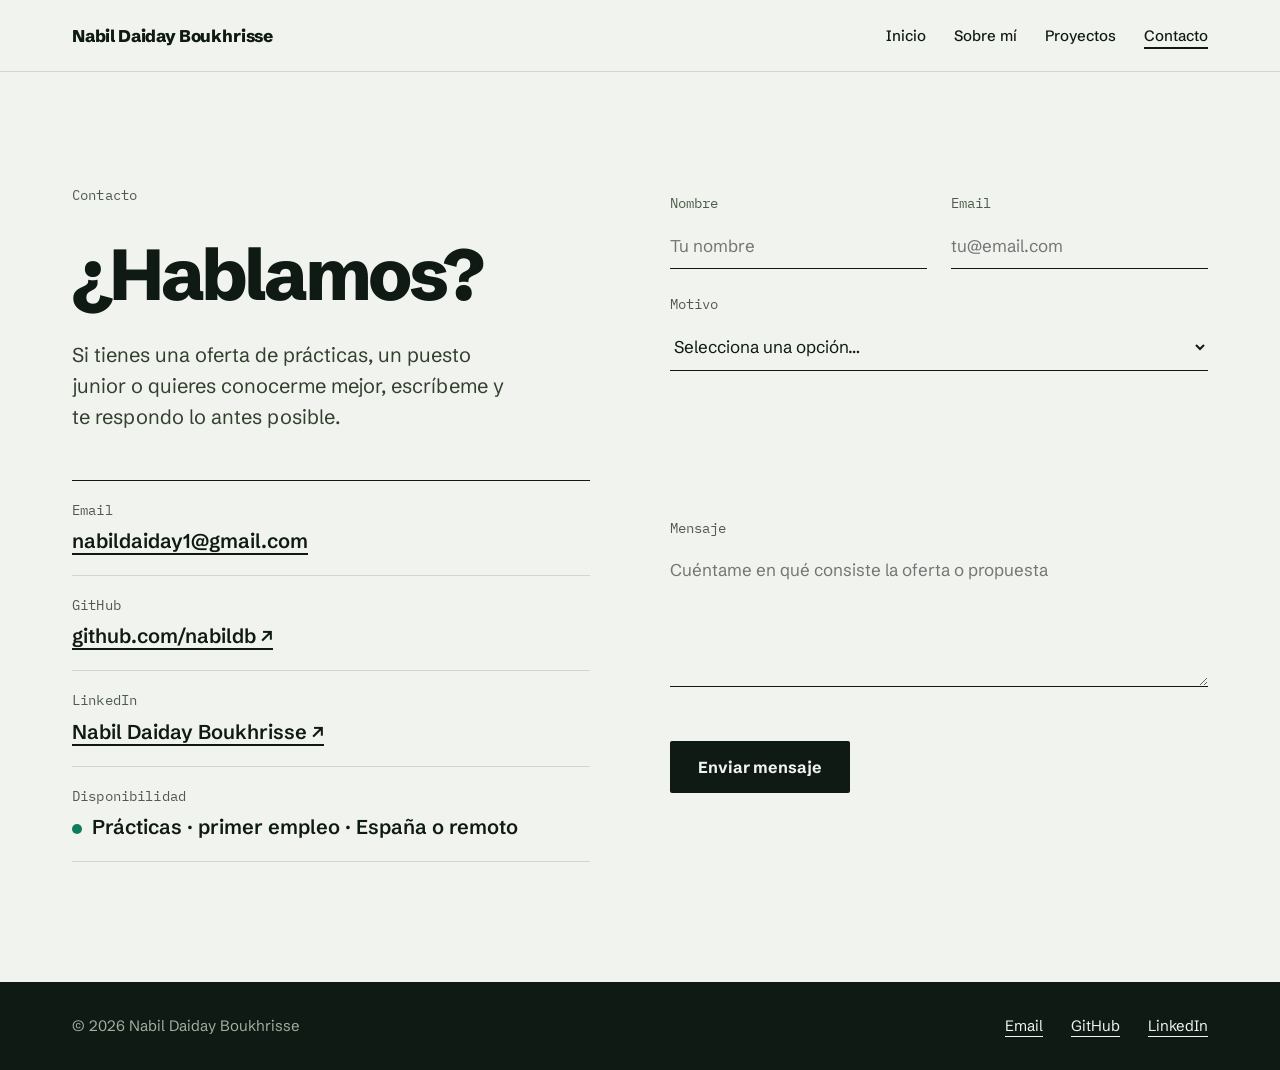
==== commit b498d6d5: "Paleta verde bosque y primer proyecto: Furrly - Paleta verde bosque (fondo #F1F3EF, tinta #0F1A14, a" ====
--- a/contacto.html
+++ b/contacto.html
@@ -5,7 +5,7 @@
     <meta name="viewport" content="width=device-width, initial-scale=1.0">
     <title>Contacto — Nabil Daiday Boukhrisse</title>
     <meta name="description" content="Contacta con Nabil Daiday Boukhrisse para ofertas de prácticas, puestos junior o colaboraciones en desarrollo web.">
-    <meta name="theme-color" content="#F4F4F0">
+    <meta name="theme-color" content="#F1F3EF">
     <link rel="canonical" href="https://nabildb.github.io/contacto.html">
     <meta property="og:type" content="website">
     <meta property="og:locale" content="es_ES">
--- a/styles.css
+++ b/styles.css
@@ -1,12 +1,12 @@
 /* ─── TOKENS ───────────────────────────────────────────── */
 :root {
-    --bg: #F4F4F0;
-    --ink: #111110;
-    --text: #3A3A36;
-    --muted: #55554F;
-    --line: #D6D6CF;
-    --line-strong: #A8A8A0;
-    --accent: #1F3FE0;
+    --bg: #F1F3EF;
+    --ink: #0F1A14;
+    --text: #33402F;
+    --muted: #4F5B4C;
+    --line: #D2D8CF;
+    --line-strong: #A3AD9F;
+    --accent: #0F7B5F;
     --font: 'Schibsted Grotesk', system-ui, sans-serif;
     --mono: 'IBM Plex Mono', ui-monospace, monospace;
     --container: 1200px;
@@ -314,6 +314,86 @@
     max-width: 460px;
 }
 
+/* Project */
+.project {
+    border-top: 1px solid var(--line);
+    padding-top: 24px;
+}
+
+.project--full {
+    flex: 1 1 100%;
+}
+
+.project__meta {
+    display: flex;
+    align-items: baseline;
+    gap: 10px;
+    margin-bottom: 12px;
+}
+
+.project__title {
+    font-size: clamp(2rem, 4vw, 2.75rem);
+    font-weight: 800;
+    letter-spacing: -0.035em;
+    line-height: 1.05;
+    margin-bottom: 16px;
+}
+
+.project__desc {
+    font-size: 1.125rem;
+    line-height: 1.6;
+    color: var(--text);
+    max-width: 640px;
+    margin-bottom: 24px;
+}
+
+.tags {
+    display: flex;
+    flex-wrap: wrap;
+    gap: 8px;
+    list-style: none;
+    margin-bottom: 32px;
+}
+
+.tags li {
+    font-family: var(--mono);
+    font-size: 0.8125rem;
+    color: var(--ink);
+    border: 1px solid var(--line-strong);
+    padding: 4px 10px;
+}
+
+.highlights {
+    list-style: none;
+    margin-bottom: 32px;
+}
+
+.highlights li {
+    display: flex;
+    gap: 16px;
+    padding: 14px 0;
+    border-top: 1px solid var(--line);
+    color: var(--text);
+}
+
+.highlights li:last-child {
+    border-bottom: 1px solid var(--line);
+}
+
+.highlights li::before {
+    content: '';
+    width: 8px;
+    height: 8px;
+    margin-top: 9px;
+    background: var(--accent);
+    flex: none;
+}
+
+.more {
+    margin-top: 48px;
+    color: var(--text);
+}
+
 /* ─── ABOUT ────────────────────────────────────────────── */
 .about__row {
     display: flex;
